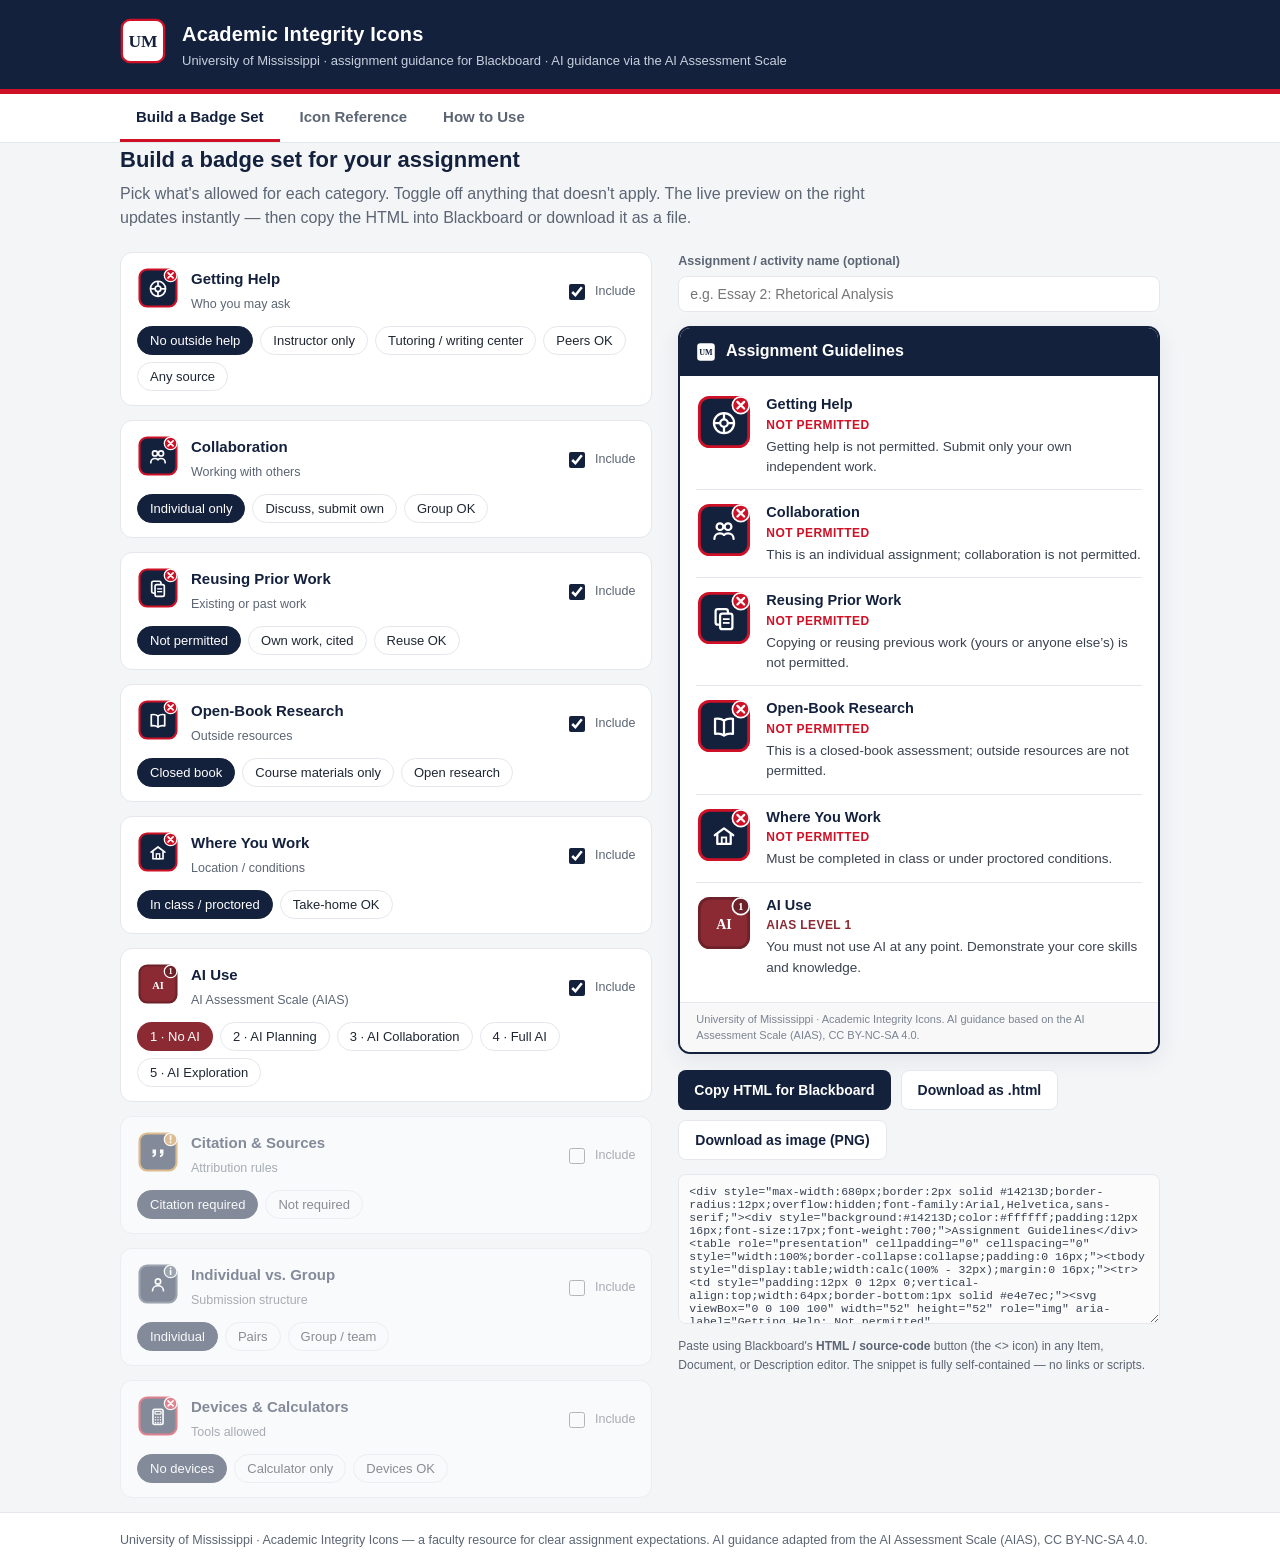
==== index.html @ 3c02b918 "Add files via upload" ====
<!DOCTYPE html>
<html lang="en">
<head>
<meta charset="utf-8">
<meta name="viewport" content="width=device-width, initial-scale=1">
<title>UM Academic Integrity Icons &middot; Assignment Guidelines Builder</title>
<meta name="description" content="University of Mississippi academic integrity icons for assignments. Build a copy-paste badge set for Blackboard. AI guidance based on the AI Assessment Scale (AIAS).">
<style>
  :root{
    --navy:#14213D;      /* Oxford navy */
    --red:#CE1126;       /* Lyceum red */
    --powder:#006BA6;    /* secondary */
    --ink:#1f2733;
    --muted:#5b6573;
    --line:#e4e7ec;
    --bg:#f4f5f7;
    --card:#ffffff;
    --yes:#1E7A46;
    --no:#CE1126;
    --cond:#C8852A;
    --info:#475569;
  }
  *{box-sizing:border-box}
  html,body{margin:0;padding:0}
  body{font-family:-apple-system,BlinkMacSystemFont,"Segoe UI",Roboto,Arial,sans-serif;color:var(--ink);background:var(--bg);line-height:1.5}
  a{color:var(--powder)}
  .wrap{max-width:1080px;margin:0 auto;padding:0 20px}

  /* Brand bar */
  header.brand{background:var(--navy);color:#fff;border-bottom:5px solid var(--red)}
  header.brand .wrap{display:flex;align-items:center;gap:16px;padding:18px 20px}
  .crest{flex:0 0 auto}
  header.brand h1{font-size:20px;margin:0;font-weight:700;letter-spacing:.2px}
  header.brand p{margin:2px 0 0;font-size:13px;color:#c7d0dd}

  /* Tabs */
  nav.tabs{background:#fff;border-bottom:1px solid var(--line);position:sticky;top:0;z-index:5}
  nav.tabs .wrap{display:flex;gap:4px;padding:0 20px}
  nav.tabs button{appearance:none;border:0;background:none;padding:14px 16px;font-size:15px;font-weight:600;color:var(--muted);cursor:pointer;border-bottom:3px solid transparent}
  nav.tabs button:hover{color:var(--navy)}
  nav.tabs button.active{color:var(--navy);border-bottom-color:var(--red)}

  main{padding:26px 0 70px}
  .panel{display:none}
  .panel.active{display:block}
  h2.section{font-size:22px;color:var(--navy);margin:0 0 6px}
  p.lead{color:var(--muted);margin:0 0 22px;max-width:760px}

  /* Builder layout */
  .builder{display:grid;grid-template-columns:1.05fr .95fr;gap:26px;align-items:start}
  @media (max-width:880px){.builder{grid-template-columns:1fr}}

  .cat-card{background:var(--card);border:1px solid var(--line);border-radius:12px;padding:14px 16px;margin-bottom:14px}
  .cat-head{display:flex;align-items:center;gap:12px;margin-bottom:10px}
  .cat-head .mini{flex:0 0 auto}
  .cat-head .t{flex:1}
  .cat-head .t b{display:block;font-size:15px;color:var(--navy)}
  .cat-head .t span{font-size:12.5px;color:var(--muted)}
  .toggle{display:flex;align-items:center;gap:7px;font-size:12.5px;color:var(--muted);cursor:pointer;user-select:none}
  .toggle input{width:16px;height:16px;accent-color:var(--navy)}
  .pills{display:flex;flex-wrap:wrap;gap:7px}
  .pill{border:1.5px solid var(--line);background:#fff;border-radius:999px;padding:6px 12px;font-size:13px;color:var(--ink);cursor:pointer;transition:.12s}
  .pill:hover{border-color:#b9c1cd}
  .pill.sel{border-color:var(--navy);background:var(--navy);color:#fff}
  .cat-card.off{opacity:.5}
  .cat-card.off .pills{pointer-events:none}

  /* AIAS pills colored */
  .pill.ai.sel{border-color:transparent;color:#fff}

  /* Preview side */
  .sticky{position:sticky;top:70px}
  .field{margin-bottom:14px}
  .field label{display:block;font-size:12.5px;font-weight:600;color:var(--muted);margin-bottom:5px}
  .field input{width:100%;padding:9px 11px;border:1px solid var(--line);border-radius:8px;font-size:14px}
  .preview-card{border:2px solid var(--navy);border-radius:12px;overflow:hidden;background:#fff;box-shadow:0 6px 22px rgba(20,33,61,.08)}
  .preview-card .pc-head{background:var(--navy);color:#fff;padding:12px 16px;font-weight:700;font-size:16px;display:flex;align-items:center;gap:10px}
  .preview-card .pc-body{padding:6px 16px 12px}
  .pc-foot{background:#f8f8f8;color:#7b8493;font-size:11px;padding:8px 16px;border-top:1px solid var(--line)}
  .row{display:flex;gap:14px;align-items:flex-start;padding:12px 0;border-bottom:1px solid var(--line)}
  .row:last-child{border-bottom:0}
  .row .b{flex:0 0 auto}
  .row .txt b{display:block;color:var(--navy);font-size:14.5px}
  .row .txt .st{font-size:12px;font-weight:700;text-transform:uppercase;letter-spacing:.4px}
  .row .txt p{margin:3px 0 0;font-size:13.5px;color:#3a4250}
  .empty{padding:30px;text-align:center;color:var(--muted);border:2px dashed var(--line);border-radius:12px}

  .actions{display:flex;gap:10px;margin-top:16px;flex-wrap:wrap}
  .btn{appearance:none;border:0;border-radius:8px;padding:11px 16px;font-size:14px;font-weight:600;cursor:pointer}
  .btn.primary{background:var(--navy);color:#fff}
  .btn.primary:hover{background:#1d2e52}
  .btn.ghost{background:#fff;border:1.5px solid var(--line);color:var(--navy)}
  .btn.ghost:hover{border-color:#b9c1cd}
  textarea.code{width:100%;margin-top:14px;height:150px;font-family:ui-monospace,Menlo,Consolas,monospace;font-size:11.5px;border:1px solid var(--line);border-radius:8px;padding:10px;color:#374151;background:#fbfbfc}
  .hint{font-size:12px;color:var(--muted);margin-top:6px}

  /* Reference */
  .ref-cat{margin:0 0 30px}
  .ref-cat h3{font-size:16px;color:var(--navy);margin:0 0 4px;display:flex;align-items:center;gap:10px}
  .ref-cat .desc{font-size:13px;color:var(--muted);margin:0 0 14px}
  .ref-grid{display:grid;grid-template-columns:repeat(auto-fill,minmax(150px,1fr));gap:14px}
  .ref-item{border:1px solid var(--line);border-radius:10px;background:#fff;padding:14px;text-align:center}
  .ref-item .lab{font-weight:700;color:var(--navy);font-size:13.5px;margin-top:8px}
  .ref-item .st{font-size:10.5px;font-weight:700;text-transform:uppercase;letter-spacing:.5px;margin-top:2px}
  .ref-item p{font-size:12px;color:#475063;margin:6px 0 8px}
  .dl{font-size:11.5px;font-weight:600;color:var(--powder);background:none;border:0;cursor:pointer;padding:0}
  .dl:hover{text-decoration:underline}

  /* How to use */
  .howto{max-width:820px}
  .howto h3{color:var(--navy);margin:26px 0 8px}
  .howto ol{padding-left:20px}
  .howto li{margin:7px 0}
  .howto code,.howto kbd{background:#eef1f4;border-radius:4px;padding:1px 6px;font-size:13px}
  .callout{background:#eef4f8;border-left:4px solid var(--powder);padding:12px 16px;border-radius:6px;margin:14px 0;font-size:14px}
  footer{border-top:1px solid var(--line);background:#fff;color:var(--muted);font-size:12.5px}
  footer .wrap{padding:18px 20px}
  .legend{display:flex;gap:18px;flex-wrap:wrap;margin:0 0 22px}
  .legend span{display:flex;align-items:center;gap:7px;font-size:13px;color:var(--ink)}
  .dot{width:14px;height:14px;border-radius:4px;display:inline-block}
</style>
</head>
<body>
<header class="brand">
  <div class="wrap">
    <div class="crest" aria-hidden="true">
      <svg width="46" height="46" viewBox="0 0 100 100">
        <rect x="4" y="4" width="92" height="92" rx="18" fill="#fff"/>
        <rect x="4" y="4" width="92" height="92" rx="18" fill="none" stroke="#CE1126" stroke-width="5"/>
        <text x="50" y="64" text-anchor="middle" font-family="Georgia,'Times New Roman',serif" font-weight="700" font-size="38" fill="#14213D">UM</text>
      </svg>
    </div>
    <div>
      <h1>Academic Integrity Icons</h1>
      <p>University of Mississippi &middot; assignment guidance for Blackboard &middot; AI guidance via the AI Assessment Scale</p>
    </div>
  </div>
</header>

<nav class="tabs">
  <div class="wrap">
    <button data-tab="build" class="active">Build a Badge Set</button>
    <button data-tab="reference">Icon Reference</button>
    <button data-tab="howto">How to Use</button>
  </div>
</nav>

<main class="wrap">

  <!-- ============ BUILD ============ -->
  <section class="panel active" id="build">
    <h2 class="section">Build a badge set for your assignment</h2>
    <p class="lead">Pick what's allowed for each category. Toggle off anything that doesn't apply. The live preview on the right updates instantly &mdash; then copy the HTML into Blackboard or download it as a file.</p>

    <div class="builder">
      <div id="cat-list"><!-- category cards injected --></div>

      <div>
        <div class="sticky">
          <div class="field">
            <label for="aname">Assignment / activity name (optional)</label>
            <input id="aname" type="text" placeholder="e.g. Essay 2: Rhetorical Analysis">
          </div>
          <div class="preview-card" id="previewCard"></div>
          <div class="actions">
            <button class="btn primary" id="copyBtn">Copy HTML for Blackboard</button>
            <button class="btn ghost" id="dlBtn">Download as .html</button>
            <button class="btn ghost" id="pngBtn">Download as image (PNG)</button>
          </div>
          <textarea class="code" id="codeOut" readonly aria-label="Generated HTML"></textarea>
          <p class="hint">Paste using Blackboard's <b>HTML / source-code</b> button (the <code>&lt;&gt;</code> icon) in any Item, Document, or Description editor. The snippet is fully self-contained &mdash; no links or scripts.</p>
        </div>
      </div>
    </div>
  </section>

  <!-- ============ REFERENCE ============ -->
  <section class="panel" id="reference">
    <h2 class="section">Full icon reference</h2>
    <p class="lead">Every category and every nuance state. Click <b>Download SVG</b> on any badge to grab a crisp, scalable file for slides, syllabi, or print.</p>
    <div class="legend">
      <span><i class="dot" style="background:var(--yes)"></i> Permitted</span>
      <span><i class="dot" style="background:var(--cond)"></i> Conditions apply</span>
      <span><i class="dot" style="background:var(--no)"></i> Not permitted</span>
      <span><i class="dot" style="background:var(--info)"></i> Format / structure</span>
      <span><i class="dot" style="background:linear-gradient(90deg,#8C2A33,#2C6E8F)"></i> AIAS levels 1&ndash;5</span>
    </div>
    <div id="ref-list"></div>
  </section>

  <!-- ============ HOWTO ============ -->
  <section class="panel" id="howto">
    <h2 class="section">How to use these icons</h2>
    <div class="howto">
      <h3>Option A &mdash; Paste into Blackboard (fastest)</h3>
      <ol>
        <li>Build your set on the <b>Build a Badge Set</b> tab and click <b>Copy HTML for Blackboard</b>.</li>
        <li>In your course, create or edit an <b>Item / Document</b> (or an assignment's Description).</li>
        <li>In the content editor toolbar, click the <b>source code</b> button &mdash; the <code>&lt;&gt;</code> icon (in Ultra it's under the <kbd>+</kbd> / &ldquo;Insert/Edit HTML&rdquo; menu).</li>
        <li><b>Paste</b> the HTML and save. The badges render inline with your assignment.</li>
      </ol>
      <div class="callout">The pasted snippet uses only inline styles and inline SVG &mdash; no external files, fonts, or JavaScript &mdash; so it survives Blackboard's HTML sanitizer on both <b>Original</b> and <b>Ultra</b>.</div>

      <h3>Option B &mdash; Import the SCORM package</h3>
      <ol>
        <li>Download <code>olemiss-integrity-icons-scorm.zip</code> (provided with this package).</li>
        <li>In your course: <b>Build Content &rarr; Content Package (SCORM)</b> (Original) or <b>Content &rarr; Upload &rarr; SCORM</b> (Ultra).</li>
        <li>Upload the zip and accept the defaults. It appears as an interactive item students can open.</li>
      </ol>

      <h3>Option C &mdash; Host the whole site on GitHub Pages</h3>
      <ol>
        <li>Create a new GitHub repository and upload this folder's contents (keep <code>index.html</code> at the root).</li>
        <li>Repo <b>Settings &rarr; Pages</b>, set <b>Source</b> to <code>main</code> branch / <code>/ (root)</code>, save.</li>
        <li>Your live builder publishes at <code>https://&lt;username&gt;.github.io/&lt;repo&gt;/</code> &mdash; share it with faculty.</li>
      </ol>

      <h3>Attribution</h3>
      <p>The AI category mirrors the <a href="https://aiassessmentscale.com/" target="_blank" rel="noopener">AI Assessment Scale (AIAS)</a> by Perkins, Furze, Roe &amp; MacVaugh, used under <b>CC BY-NC-SA 4.0</b>. Keep the attribution line that appears at the bottom of every generated badge set.</p>
    </div>
  </section>
</main>

<footer>
  <div class="wrap">
    University of Mississippi &middot; Academic Integrity Icons &mdash; a faculty resource for clear assignment expectations.
    AI guidance adapted from the AI Assessment Scale (AIAS), CC BY-NC-SA 4.0.
  </div>
</footer>

<script>
/* ---------------- Glyphs (24x24 design space, white) ---------------- */
const G = {
  help:`<circle cx="12" cy="12" r="9" fill="none" stroke="#fff" stroke-width="2"/>
        <circle cx="12" cy="12" r="3.4" fill="none" stroke="#fff" stroke-width="2"/>
        <line x1="12" y1="3" x2="12" y2="8.6" stroke="#fff" stroke-width="2"/>
        <line x1="12" y1="15.4" x2="12" y2="21" stroke="#fff" stroke-width="2"/>
        <line x1="3" y1="12" x2="8.6" y2="12" stroke="#fff" stroke-width="2"/>
        <line x1="15.4" y1="12" x2="21" y2="12" stroke="#fff" stroke-width="2"/>`,
  collab:`<circle cx="8.4" cy="8" r="3" fill="none" stroke="#fff" stroke-width="2"/>
          <circle cx="15.6" cy="8" r="3" fill="none" stroke="#fff" stroke-width="2"/>
          <path d="M3.4 19c0-3 2.3-5 5-5 1.4 0 2.7.5 3.6 1.4" fill="none" stroke="#fff" stroke-width="2" stroke-linecap="round"/>
          <path d="M12 15.4c.9-.9 2.2-1.4 3.6-1.4 2.7 0 5 2 5 5" fill="none" stroke="#fff" stroke-width="2" stroke-linecap="round"/>`,
  reuse:`<rect x="4.5" y="3" width="11" height="14" rx="2" fill="none" stroke="#fff" stroke-width="2"/>
         <rect x="8.5" y="7" width="11" height="14" rx="2" fill="var(--tile)" stroke="#fff" stroke-width="2"/>
         <line x1="11" y1="12" x2="17" y2="12" stroke="#fff" stroke-width="1.6"/>
         <line x1="11" y1="15.4" x2="17" y2="15.4" stroke="#fff" stroke-width="1.6"/>`,
  research:`<path d="M12 6.2C10 4.7 6.8 4.2 4 4.7V18c2.8-.5 6 0 8 1.5 2-1.5 5.2-2 8-1.5V4.7C17.2 4.2 14 4.7 12 6.2z" fill="none" stroke="#fff" stroke-width="2" stroke-linejoin="round"/>
            <line x1="12" y1="6.2" x2="12" y2="19.5" stroke="#fff" stroke-width="2"/>`,
  home:`<path d="M3.8 11.2 12 5l8.2 6.2" fill="none" stroke="#fff" stroke-width="2" stroke-linejoin="round" stroke-linecap="round"/>
        <path d="M6 10.2V19h12v-8.8" fill="none" stroke="#fff" stroke-width="2" stroke-linejoin="round"/>
        <rect x="10" y="13.2" width="4" height="5.8" fill="none" stroke="#fff" stroke-width="1.6"/>`,
  ai:`<text x="12" y="16.4" text-anchor="middle" font-family="Georgia,serif" font-weight="700" font-size="12.5" fill="#fff">AI</text>`,
  cite:`<path d="M5.5 8h4.2v5c0 2.1-1.6 3.7-4.2 4.2v-2.1c1.3-.4 2.1-1.2 2.1-2.2H5.5z" fill="#fff"/>
        <path d="M14.3 8h4.2v5c0 2.1-1.6 3.7-4.2 4.2v-2.1c1.3-.4 2.1-1.2 2.1-2.2h-2.1z" fill="#fff"/>`,
  mode:`<circle cx="12" cy="8" r="3.2" fill="none" stroke="#fff" stroke-width="2"/>
        <path d="M5.5 19c0-3.6 3-6 6.5-6s6.5 2.4 6.5 6" fill="none" stroke="#fff" stroke-width="2" stroke-linecap="round"/>`,
  device:`<rect x="6" y="3" width="12" height="18" rx="2" fill="none" stroke="#fff" stroke-width="2"/>
          <rect x="8.4" y="5.4" width="7.2" height="3.4" rx="0.6" fill="none" stroke="#fff" stroke-width="1.4"/>
          <circle cx="9" cy="12.4" r="0.95" fill="#fff"/><circle cx="12" cy="12.4" r="0.95" fill="#fff"/><circle cx="15" cy="12.4" r="0.95" fill="#fff"/>
          <circle cx="9" cy="15.6" r="0.95" fill="#fff"/><circle cx="12" cy="15.6" r="0.95" fill="#fff"/><circle cx="15" cy="15.6" r="0.95" fill="#fff"/>
          <circle cx="9" cy="18.8" r="0.95" fill="#fff"/><circle cx="12" cy="18.8" r="0.95" fill="#fff"/><circle cx="15" cy="18.8" r="0.95" fill="#fff"/>`
};

const STATUS = {
  yes:  {color:'#1E7A46', label:'Permitted'},
  no:   {color:'#CE1126', label:'Not permitted'},
  cond: {color:'#C8852A', label:'Conditions apply'},
  info: {color:'#475569', label:'Format'}
};
const AIAS_COLORS = ['#8C2A33','#C25A2B','#A9852C','#2E7D5B','#2C6E8F'];

/* ---------------- Category + nuance data ---------------- */
const CAT = [
  {id:'help', label:'Getting Help', sub:'Who you may ask', glyph:G.help, options:[
    {id:'none', short:'No outside help', status:'no',   text:'Getting help is not permitted. Submit only your own independent work.'},
    {id:'instr', short:'Instructor only', status:'cond', text:'You may seek clarification from the instructor only.'},
    {id:'center', short:'Tutoring / writing center', status:'cond', text:'Help from official tutoring or the writing center is permitted.'},
    {id:'peers', short:'Peers OK', status:'cond', text:'You may discuss with classmates, but the work you submit must be your own.'},
    {id:'any', short:'Any source', status:'yes', text:'You may get help from any source.'}
  ]},
  {id:'collab', label:'Collaboration', sub:'Working with others', glyph:G.collab, options:[
    {id:'individual', short:'Individual only', status:'no', text:'This is an individual assignment; collaboration is not permitted.'},
    {id:'discuss', short:'Discuss, submit own', status:'cond', text:'You may discuss ideas with others, but must write and submit your own work.'},
    {id:'group', short:'Group OK', status:'yes', text:'Collaborating and completing the work together is permitted.'}
  ]},
  {id:'reuse', label:'Reusing Prior Work', sub:'Existing or past work', glyph:G.reuse, options:[
    {id:'none', short:'Not permitted', status:'no', text:'Copying or reusing previous work (yours or anyone else’s) is not permitted.'},
    {id:'owncite', short:'Own work, cited', status:'cond', text:'You may build on your own prior work if you cite it clearly.'},
    {id:'allowed', short:'Reuse OK', status:'yes', text:'Reusing existing or template work is permitted.'}
  ]},
  {id:'research', label:'Open-Book Research', sub:'Outside resources', glyph:G.research, options:[
    {id:'closed', short:'Closed book', status:'no', text:'This is a closed-book assessment; outside resources are not permitted.'},
    {id:'course', short:'Course materials only', status:'cond', text:'You may use course materials only (notes, textbook, the LMS).'},
    {id:'open', short:'Open research', status:'yes', text:'Open-book research is permitted and encouraged — cite your sources.'}
  ]},
  {id:'home', label:'Where You Work', sub:'Location / conditions', glyph:G.home, options:[
    {id:'proctored', short:'In class / proctored', status:'no', text:'Must be completed in class or under proctored conditions.'},
    {id:'takehome', short:'Take-home OK', status:'yes', text:'Working from home / take-home completion is permitted.'}
  ]},
  {id:'ai', label:'AI Use', sub:'AI Assessment Scale (AIAS)', glyph:G.ai, isAI:true, options:[
    {id:'l1', level:1, short:'1 · No AI', status:'aias', text:'You must not use AI at any point. Demonstrate your core skills and knowledge.'},
    {id:'l2', level:2, short:'2 · AI Planning', status:'aias', text:'You may use AI for planning, idea development, and research. Your final submission should show how you developed and refined those ideas.'},
    {id:'l3', level:3, short:'3 · AI Collaboration', status:'aias', text:'You may use AI to assist with drafting, refining, and evaluating your work. You must critically evaluate and modify any AI-generated content.'},
    {id:'l4', level:4, short:'4 · Full AI', status:'aias', text:'You may use AI extensively, as you wish or as directed. Focus on directing AI to achieve your goals while demonstrating critical thinking.'},
    {id:'l5', level:5, short:'5 · AI Exploration', status:'aias', text:'Use AI creatively to solve the task, potentially co-designing new approaches with your instructor.'}
  ]},
  {id:'cite', label:'Citation & Sources', sub:'Attribution rules', glyph:G.cite, options:[
    {id:'required', short:'Citation required', status:'cond', text:'You must cite all sources using the required citation style.'},
    {id:'notreq', short:'Not required', status:'yes', text:'Formal citations are not required for this assignment.'}
  ]},
  {id:'mode', label:'Individual vs. Group', sub:'Submission structure', glyph:G.mode, options:[
    {id:'individual', short:'Individual', status:'info', text:'Complete and submit as an individual.'},
    {id:'pairs', short:'Pairs', status:'info', text:'Work and submit in pairs.'},
    {id:'group', short:'Group / team', status:'info', text:'Work and submit as a group or team.'}
  ]},
  {id:'device', label:'Devices & Calculators', sub:'Tools allowed', glyph:G.device, options:[
    {id:'none', short:'No devices', status:'no', text:'No phones, calculators, or other devices may be used.'},
    {id:'calc', short:'Calculator only', status:'cond', text:'Approved calculators only; no phones or internet-enabled devices.'},
    {id:'open', short:'Devices OK', status:'yes', text:'You may use devices and the internet.'}
  ]}
];

/* default included categories (the 6 OSU-style ones) */
const DEFAULT_ON = ['help','collab','reuse','research','home','ai'];

/* ---------------- Helpers ---------------- */
function shade(hex,p){
  const n=parseInt(hex.slice(1),16);let r=(n>>16)&255,g=(n>>8)&255,b=n&255;
  const f=c=>Math.max(0,Math.min(255,Math.round(c*(100+p)/100)));
  return '#'+[f(r),f(g),f(b)].map(x=>x.toString(16).padStart(2,'0')).join('');
}
function chipSymbol(status){
  if(status==='yes')  return '<path d="M72 20l5 5 9-11" fill="none" stroke="#fff" stroke-width="4" stroke-linecap="round" stroke-linejoin="round"/>';
  if(status==='no')   return '<path d="M74 14l12 12M86 14l-12 12" stroke="#fff" stroke-width="4" stroke-linecap="round"/>';
  if(status==='cond') return '<path d="M80 11.5v9" stroke="#fff" stroke-width="4" stroke-linecap="round"/><circle cx="80" cy="27" r="2.3" fill="#fff"/>';
  if(status==='info') return '<path d="M80 18v8.5" stroke="#fff" stroke-width="4" stroke-linecap="round"/><circle cx="80" cy="12.5" r="2.3" fill="#fff"/>';
  return '';
}
/* Build a badge SVG string. opt = option object, cat = category */
function badgeSVG(cat, opt, size){
  let tile, ring, chipFill, chipInner, aria;
  const glyph = (cat.glyph||'').replace(/var\(--tile\)/g, cat.isAI ? AIAS_COLORS[opt.level-1] : '#14213D');
  if(cat.isAI){
    tile = AIAS_COLORS[opt.level-1];
    ring = shade(tile,-22);
    chipFill = shade(tile,-22);
    chipInner = '<text x="80" y="27" text-anchor="middle" font-family="Georgia,serif" font-weight="700" font-size="20" fill="#fff">'+opt.level+'</text>';
    aria = cat.label+': AIAS level '+opt.level;
  } else {
    tile = '#14213D';
    ring = STATUS[opt.status].color;
    chipFill = STATUS[opt.status].color;
    chipInner = chipSymbol(opt.status);
    aria = cat.label+': '+STATUS[opt.status].label;
  }
  const ariaEsc=aria.replace(/&/g,'&amp;').replace(/</g,'&lt;').replace(/>/g,'&gt;').replace(/"/g,'');
  return '<svg viewBox="0 0 100 100" width="'+size+'" height="'+size+'" role="img" aria-label="'+ariaEsc+'" xmlns="http://www.w3.org/2000/svg">'
    +'<rect x="6" y="6" width="88" height="88" rx="18" fill="'+tile+'"/>'
    +'<g transform="translate(50,52) scale(2.0) translate(-12,-12)">'+glyph+'</g>'
    +'<rect x="6" y="6" width="88" height="88" rx="18" fill="none" stroke="'+ring+'" stroke-width="5"/>'
    +'<circle cx="80" cy="20" r="15" fill="'+chipFill+'" stroke="#fff" stroke-width="3"/>'
    +chipInner
    +'</svg>';
}
function statusLabel(cat,opt){ return cat.isAI ? ('AIAS Level '+opt.level) : STATUS[opt.status].label; }
function statusColor(cat,opt){ return cat.isAI ? AIAS_COLORS[opt.level-1] : STATUS[opt.status].color; }

/* ---------------- State ---------------- */
const state = {};
CAT.forEach(c=>state[c.id]={on:DEFAULT_ON.includes(c.id), opt:c.options[0].id});

/* ---------------- Builder UI ---------------- */
const catList = document.getElementById('cat-list');
function renderCatCards(){
  catList.innerHTML='';
  CAT.forEach(cat=>{
    const s=state[cat.id];
    const card=document.createElement('div');
    card.className='cat-card'+(s.on?'':' off');
    const head=document.createElement('div');
    head.className='cat-head';
    const firstOpt=cat.options.find(o=>o.id===s.opt)||cat.options[0];
    head.innerHTML='<div class="mini">'+badgeSVG(cat,firstOpt,42)+'</div>'
      +'<div class="t"><b>'+cat.label+'</b><span>'+cat.sub+'</span></div>'
      +'<label class="toggle"><input type="checkbox" '+(s.on?'checked':'')+' data-on="'+cat.id+'"> Include</label>';
    card.appendChild(head);
    const pills=document.createElement('div');
    pills.className='pills';
    cat.options.forEach(o=>{
      const b=document.createElement('button');
      b.className='pill'+(cat.isAI?' ai':'')+(o.id===s.opt?' sel':'');
      if(cat.isAI && o.id===s.opt){ b.style.background=AIAS_COLORS[o.level-1]; }
      b.textContent=o.short;
      b.dataset.cat=cat.id; b.dataset.opt=o.id;
      pills.appendChild(b);
    });
    card.appendChild(pills);
    catList.appendChild(card);
  });
}
catList.addEventListener('click',e=>{
  const p=e.target.closest('.pill');
  if(p){ state[p.dataset.cat].opt=p.dataset.opt; renderCatCards(); renderPreview(); }
});
catList.addEventListener('change',e=>{
  const t=e.target.closest('[data-on]');
  if(t){ state[t.dataset.on].on=t.checked; renderCatCards(); renderPreview(); }
});

/* ---------------- Preview + export ---------------- */
function selected(){ return CAT.filter(c=>state[c.id].on).map(c=>({cat:c,opt:c.options.find(o=>o.id===state[c.id].opt)})); }

function renderPreview(){
  const pc=document.getElementById('previewCard');
  const items=selected();
  const name=document.getElementById('aname').value.trim();
  const title=name?('Guidelines: '+name):'Assignment Guidelines';
  if(items.length===0){
    pc.outerHTML='<div class="preview-card" id="previewCard"><div class="empty">Toggle on at least one category to preview your badge set.</div></div>';
    document.getElementById('codeOut').value='';
    return;
  }
  let rows='';
  items.forEach(({cat,opt})=>{
    rows+='<div class="row"><div class="b">'+badgeSVG(cat,opt,56)+'</div>'
      +'<div class="txt"><b>'+cat.label+'</b>'
      +'<div class="st" style="color:'+statusColor(cat,opt)+'">'+statusLabel(cat,opt)+'</div>'
      +'<p>'+opt.text+'</p></div></div>';
  });
  pc.outerHTML='<div class="preview-card" id="previewCard">'
    +'<div class="pc-head">'+umMark(20)+title+'</div>'
    +'<div class="pc-body">'+rows+'</div>'
    +'<div class="pc-foot">University of Mississippi · Academic Integrity Icons. AI guidance based on the AI Assessment Scale (AIAS), CC BY-NC-SA 4.0.</div>'
    +'</div>';
  document.getElementById('codeOut').value=buildEmbed(items,title);
}
function umMark(px){
  return '<svg width="'+px+'" height="'+px+'" viewBox="0 0 100 100" style="vertical-align:middle"><rect x="6" y="6" width="88" height="88" rx="16" fill="#fff"/><text x="50" y="66" text-anchor="middle" font-family="Georgia,serif" font-weight="700" font-size="40" fill="#14213D">UM</text></svg> ';
}

/* The exported snippet: inline styles + inline SVG only */
function buildEmbed(items,title){
  const A='font-family:Arial,Helvetica,sans-serif;';
  let rows='';
  items.forEach(({cat,opt},i)=>{
    const border = i<items.length-1 ? 'border-bottom:1px solid #e4e7ec;' : '';
    rows+='<tr><td style="padding:12px 0 12px 0;vertical-align:top;width:64px;'+border+'">'+badgeSVG(cat,opt,52)+'</td>'
      +'<td style="padding:12px 0 12px 12px;vertical-align:top;'+border+'">'
      +'<div style="'+A+'font-weight:700;color:#14213D;font-size:15px;">'+cat.label+'</div>'
      +'<div style="'+A+'font-weight:700;font-size:11px;letter-spacing:.4px;text-transform:uppercase;color:'+statusColor(cat,opt)+';margin:2px 0;">'+statusLabel(cat,opt)+'</div>'
      +'<div style="'+A+'color:#3a4250;font-size:14px;">'+opt.text+'</div>'
      +'</td></tr>';
  });
  return '<div style="max-width:680px;border:2px solid #14213D;border-radius:12px;overflow:hidden;'+A+'">'
    +'<div style="background:#14213D;color:#ffffff;padding:12px 16px;font-size:17px;font-weight:700;">'+title+'</div>'
    +'<table role="presentation" cellpadding="0" cellspacing="0" style="width:100%;border-collapse:collapse;padding:0 16px;"><tbody style="display:table;width:calc(100% - 32px);margin:0 16px;">'+rows+'</tbody></table>'
    +'<div style="background:#f8f8f8;color:#7b8493;font-size:11px;padding:8px 16px;border-top:1px solid #e4e7ec;">University of Mississippi &middot; Academic Integrity Icons. AI guidance based on the AI Assessment Scale (AIAS), CC BY-NC-SA 4.0.</div>'
    +'</div>';
}

/* ---------------- Buttons ---------------- */
document.getElementById('aname').addEventListener('input',renderPreview);
document.getElementById('copyBtn').addEventListener('click',function(){
  const ta=document.getElementById('codeOut'); ta.select();
  navigator.clipboard.writeText(ta.value).then(()=>{this.textContent='Copied ✓';setTimeout(()=>this.textContent='Copy HTML for Blackboard',1600);})
  .catch(()=>{document.execCommand('copy');this.textContent='Copied ✓';setTimeout(()=>this.textContent='Copy HTML for Blackboard',1600);});
});
document.getElementById('dlBtn').addEventListener('click',function(){
  const html='<!DOCTYPE html><html><head><meta charset="utf-8"><title>Assignment Guidelines</title></head><body style="margin:24px;">'+document.getElementById('codeOut').value+'</body></html>';
  download('assignment-guidelines.html', html, 'text/html');
});
document.getElementById('pngBtn').addEventListener('click',function(){
  const card=document.getElementById('previewCard');
  const w=card.offsetWidth, h=card.offsetHeight;
  const data='<svg xmlns="http://www.w3.org/2000/svg" width="'+w+'" height="'+h+'"><foreignObject width="100%" height="100%"><div xmlns="http://www.w3.org/1999/xhtml" style="background:#fff">'+new XMLSerializer().serializeToString(card)+'</div></foreignObject></svg>';
  const img=new Image();
  img.onload=function(){
    const c=document.createElement('canvas');c.width=w*2;c.height=h*2;const ctx=c.getContext('2d');ctx.scale(2,2);ctx.fillStyle='#fff';ctx.fillRect(0,0,w,h);ctx.drawImage(img,0,0);
    c.toBlob(b=>{const u=URL.createObjectURL(b);const a=document.createElement('a');a.href=u;a.download='assignment-guidelines.png';a.click();URL.revokeObjectURL(u);});
  };
  img.onerror=function(){alert('PNG export is blocked in this browser. Use the SVG downloads on the Reference tab, or screenshot the preview.');};
  img.src='data:image/svg+xml;charset=utf-8,'+encodeURIComponent(data);
});
function download(name,content,type){
  const b=new Blob([content],{type:type});const u=URL.createObjectURL(b);
  const a=document.createElement('a');a.href=u;a.download=name;a.click();URL.revokeObjectURL(u);
}

/* ---------------- Reference tab ---------------- */
function renderReference(){
  const wrap=document.getElementById('ref-list'); wrap.innerHTML='';
  CAT.forEach(cat=>{
    const block=document.createElement('div'); block.className='ref-cat';
    const sampleOpt=cat.options[0];
    block.innerHTML='<h3>'+badgeSVG(cat,sampleOpt,30)+cat.label+'</h3><div class="desc">'+cat.sub+(cat.isAI?' — the five AIAS levels':'')+'</div>';
    const grid=document.createElement('div'); grid.className='ref-grid';
    cat.options.forEach(o=>{
      const item=document.createElement('div'); item.className='ref-item';
      item.innerHTML=badgeSVG(cat,o,84)
        +'<div class="lab">'+o.short+'</div>'
        +'<div class="st" style="color:'+statusColor(cat,o)+'">'+statusLabel(cat,o)+'</div>'
        +'<p>'+o.text+'</p>'
        +'<button class="dl" data-cat="'+cat.id+'" data-opt="'+o.id+'">Download SVG</button>';
      grid.appendChild(item);
    });
    block.appendChild(grid); wrap.appendChild(block);
  });
}
document.getElementById('ref-list').addEventListener('click',e=>{
  const b=e.target.closest('.dl'); if(!b) return;
  const cat=CAT.find(c=>c.id===b.dataset.cat); const opt=cat.options.find(o=>o.id===b.dataset.opt);
  const svg='<?xml version="1.0" encoding="UTF-8"?>\n'+badgeSVG(cat,opt,256);
  download('um-'+cat.id+'-'+opt.id+'.svg', svg, 'image/svg+xml');
});

/* ---------------- Tabs ---------------- */
document.querySelectorAll('nav.tabs button').forEach(btn=>{
  btn.addEventListener('click',()=>{
    document.querySelectorAll('nav.tabs button').forEach(b=>b.classList.remove('active'));
    document.querySelectorAll('.panel').forEach(p=>p.classList.remove('active'));
    btn.classList.add('active');
    document.getElementById(btn.dataset.tab).classList.add('active');
    window.scrollTo({top:0,behavior:'smooth'});
  });
});

/* ---------------- Init ---------------- */
renderCatCards();
renderPreview();
renderReference();
</script>
</body>
</html>
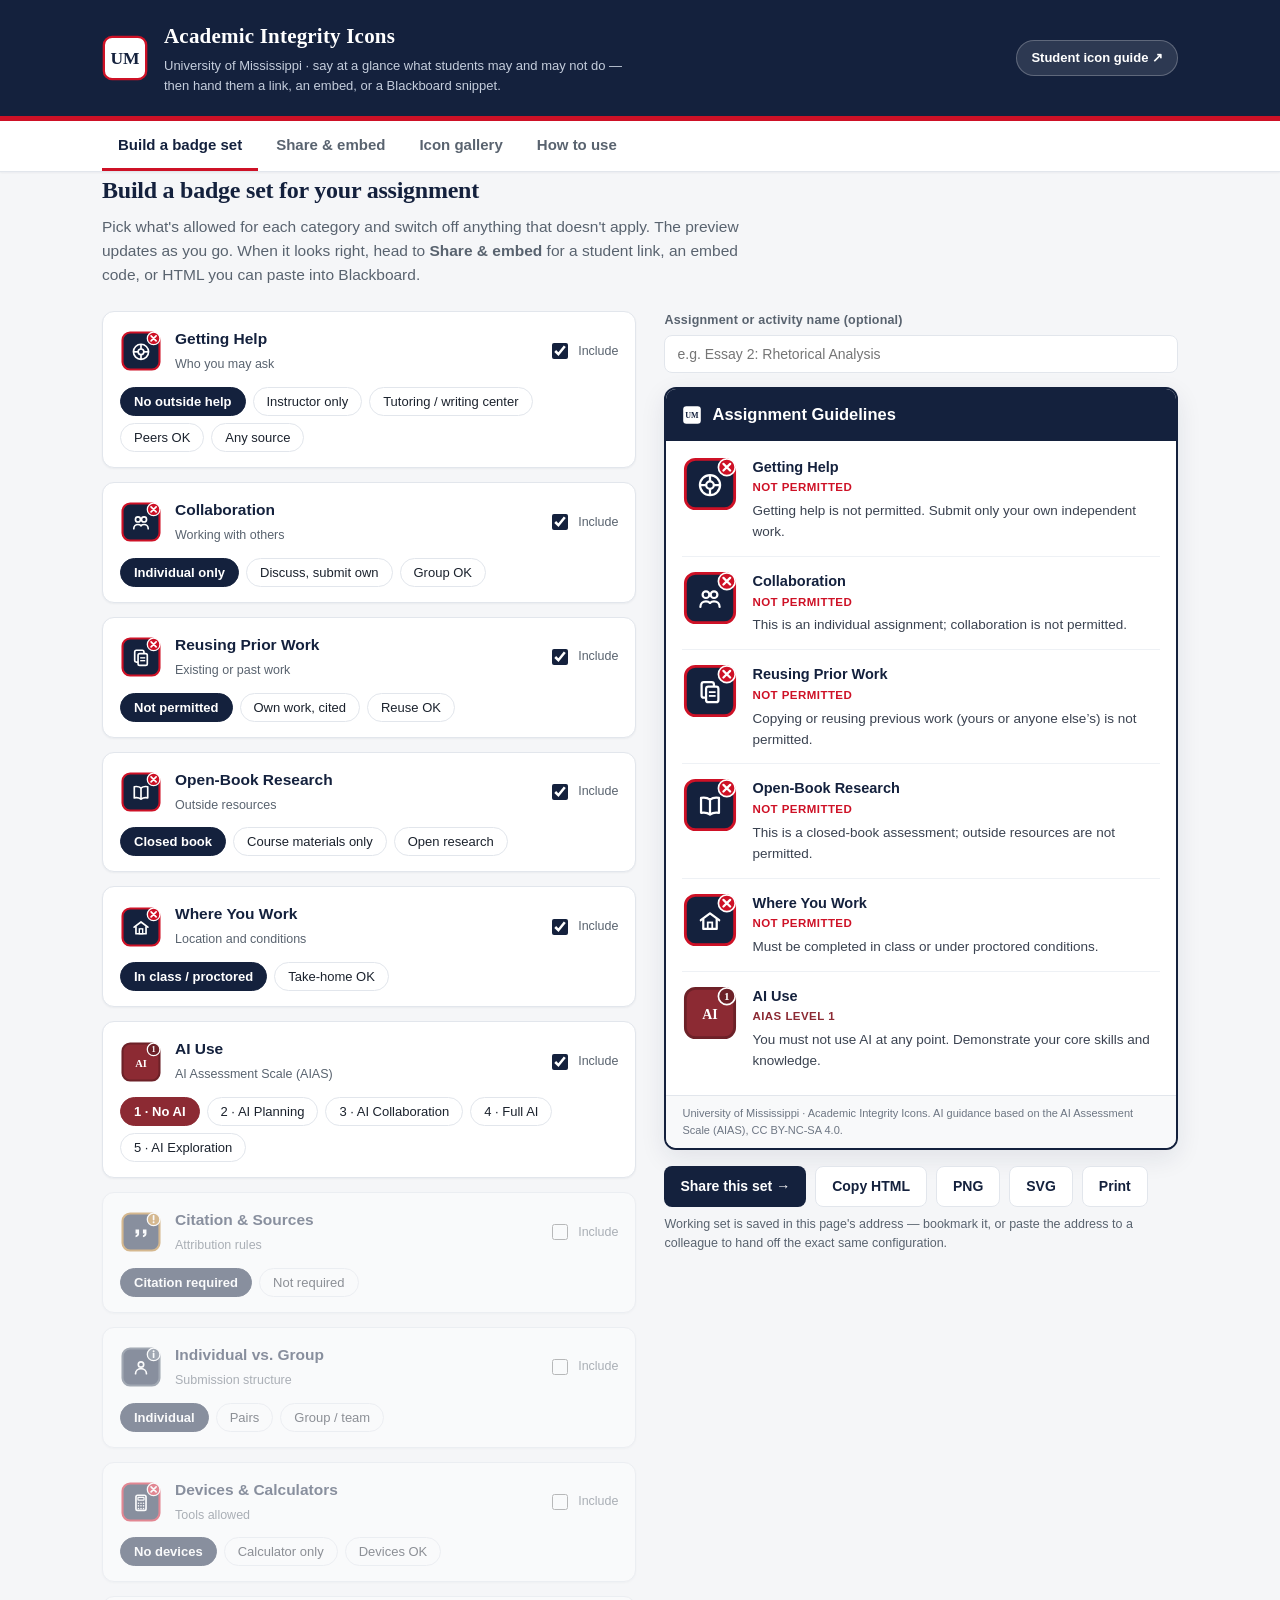
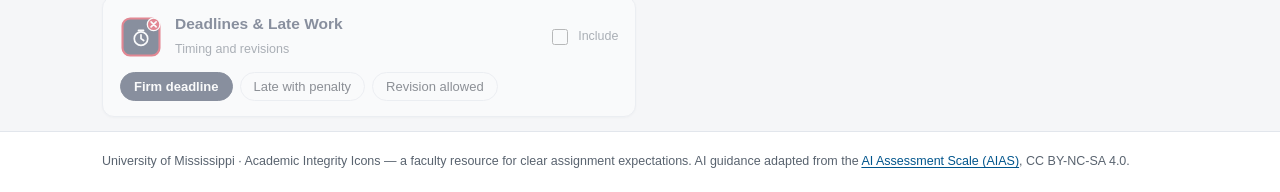
==== commit 2e41e328: "Add files via upload" ====
--- a/index.html
+++ b/index.html
@@ -4,123 +4,14 @@
 <meta charset="utf-8">
 <meta name="viewport" content="width=device-width, initial-scale=1">
 <title>UM Academic Integrity Icons &middot; Assignment Guidelines Builder</title>
-<meta name="description" content="University of Mississippi academic integrity icons for assignments. Build a copy-paste badge set for Blackboard. AI guidance based on the AI Assessment Scale (AIAS).">
-<style>
-  :root{
-    --navy:#14213D;      /* Oxford navy */
-    --red:#CE1126;       /* Lyceum red */
-    --powder:#006BA6;    /* secondary */
-    --ink:#1f2733;
-    --muted:#5b6573;
-    --line:#e4e7ec;
-    --bg:#f4f5f7;
-    --card:#ffffff;
-    --yes:#1E7A46;
-    --no:#CE1126;
-    --cond:#C8852A;
-    --info:#475569;
-  }
-  *{box-sizing:border-box}
-  html,body{margin:0;padding:0}
-  body{font-family:-apple-system,BlinkMacSystemFont,"Segoe UI",Roboto,Arial,sans-serif;color:var(--ink);background:var(--bg);line-height:1.5}
-  a{color:var(--powder)}
-  .wrap{max-width:1080px;margin:0 auto;padding:0 20px}
-
-  /* Brand bar */
-  header.brand{background:var(--navy);color:#fff;border-bottom:5px solid var(--red)}
-  header.brand .wrap{display:flex;align-items:center;gap:16px;padding:18px 20px}
-  .crest{flex:0 0 auto}
-  header.brand h1{font-size:20px;margin:0;font-weight:700;letter-spacing:.2px}
-  header.brand p{margin:2px 0 0;font-size:13px;color:#c7d0dd}
-
-  /* Tabs */
-  nav.tabs{background:#fff;border-bottom:1px solid var(--line);position:sticky;top:0;z-index:5}
-  nav.tabs .wrap{display:flex;gap:4px;padding:0 20px}
-  nav.tabs button{appearance:none;border:0;background:none;padding:14px 16px;font-size:15px;font-weight:600;color:var(--muted);cursor:pointer;border-bottom:3px solid transparent}
-  nav.tabs button:hover{color:var(--navy)}
-  nav.tabs button.active{color:var(--navy);border-bottom-color:var(--red)}
-
-  main{padding:26px 0 70px}
-  .panel{display:none}
-  .panel.active{display:block}
-  h2.section{font-size:22px;color:var(--navy);margin:0 0 6px}
-  p.lead{color:var(--muted);margin:0 0 22px;max-width:760px}
-
-  /* Builder layout */
-  .builder{display:grid;grid-template-columns:1.05fr .95fr;gap:26px;align-items:start}
-  @media (max-width:880px){.builder{grid-template-columns:1fr}}
-
-  .cat-card{background:var(--card);border:1px solid var(--line);border-radius:12px;padding:14px 16px;margin-bottom:14px}
-  .cat-head{display:flex;align-items:center;gap:12px;margin-bottom:10px}
-  .cat-head .mini{flex:0 0 auto}
-  .cat-head .t{flex:1}
-  .cat-head .t b{display:block;font-size:15px;color:var(--navy)}
-  .cat-head .t span{font-size:12.5px;color:var(--muted)}
-  .toggle{display:flex;align-items:center;gap:7px;font-size:12.5px;color:var(--muted);cursor:pointer;user-select:none}
-  .toggle input{width:16px;height:16px;accent-color:var(--navy)}
-  .pills{display:flex;flex-wrap:wrap;gap:7px}
-  .pill{border:1.5px solid var(--line);background:#fff;border-radius:999px;padding:6px 12px;font-size:13px;color:var(--ink);cursor:pointer;transition:.12s}
-  .pill:hover{border-color:#b9c1cd}
-  .pill.sel{border-color:var(--navy);background:var(--navy);color:#fff}
-  .cat-card.off{opacity:.5}
-  .cat-card.off .pills{pointer-events:none}
-
-  /* AIAS pills colored */
-  .pill.ai.sel{border-color:transparent;color:#fff}
-
-  /* Preview side */
-  .sticky{position:sticky;top:70px}
-  .field{margin-bottom:14px}
-  .field label{display:block;font-size:12.5px;font-weight:600;color:var(--muted);margin-bottom:5px}
-  .field input{width:100%;padding:9px 11px;border:1px solid var(--line);border-radius:8px;font-size:14px}
-  .preview-card{border:2px solid var(--navy);border-radius:12px;overflow:hidden;background:#fff;box-shadow:0 6px 22px rgba(20,33,61,.08)}
-  .preview-card .pc-head{background:var(--navy);color:#fff;padding:12px 16px;font-weight:700;font-size:16px;display:flex;align-items:center;gap:10px}
-  .preview-card .pc-body{padding:6px 16px 12px}
-  .pc-foot{background:#f8f8f8;color:#7b8493;font-size:11px;padding:8px 16px;border-top:1px solid var(--line)}
-  .row{display:flex;gap:14px;align-items:flex-start;padding:12px 0;border-bottom:1px solid var(--line)}
-  .row:last-child{border-bottom:0}
-  .row .b{flex:0 0 auto}
-  .row .txt b{display:block;color:var(--navy);font-size:14.5px}
-  .row .txt .st{font-size:12px;font-weight:700;text-transform:uppercase;letter-spacing:.4px}
-  .row .txt p{margin:3px 0 0;font-size:13.5px;color:#3a4250}
-  .empty{padding:30px;text-align:center;color:var(--muted);border:2px dashed var(--line);border-radius:12px}
-
-  .actions{display:flex;gap:10px;margin-top:16px;flex-wrap:wrap}
-  .btn{appearance:none;border:0;border-radius:8px;padding:11px 16px;font-size:14px;font-weight:600;cursor:pointer}
-  .btn.primary{background:var(--navy);color:#fff}
-  .btn.primary:hover{background:#1d2e52}
-  .btn.ghost{background:#fff;border:1.5px solid var(--line);color:var(--navy)}
-  .btn.ghost:hover{border-color:#b9c1cd}
-  textarea.code{width:100%;margin-top:14px;height:150px;font-family:ui-monospace,Menlo,Consolas,monospace;font-size:11.5px;border:1px solid var(--line);border-radius:8px;padding:10px;color:#374151;background:#fbfbfc}
-  .hint{font-size:12px;color:var(--muted);margin-top:6px}
-
-  /* Reference */
-  .ref-cat{margin:0 0 30px}
-  .ref-cat h3{font-size:16px;color:var(--navy);margin:0 0 4px;display:flex;align-items:center;gap:10px}
-  .ref-cat .desc{font-size:13px;color:var(--muted);margin:0 0 14px}
-  .ref-grid{display:grid;grid-template-columns:repeat(auto-fill,minmax(150px,1fr));gap:14px}
-  .ref-item{border:1px solid var(--line);border-radius:10px;background:#fff;padding:14px;text-align:center}
-  .ref-item .lab{font-weight:700;color:var(--navy);font-size:13.5px;margin-top:8px}
-  .ref-item .st{font-size:10.5px;font-weight:700;text-transform:uppercase;letter-spacing:.5px;margin-top:2px}
-  .ref-item p{font-size:12px;color:#475063;margin:6px 0 8px}
-  .dl{font-size:11.5px;font-weight:600;color:var(--powder);background:none;border:0;cursor:pointer;padding:0}
-  .dl:hover{text-decoration:underline}
-
-  /* How to use */
-  .howto{max-width:820px}
-  .howto h3{color:var(--navy);margin:26px 0 8px}
-  .howto ol{padding-left:20px}
-  .howto li{margin:7px 0}
-  .howto code,.howto kbd{background:#eef1f4;border-radius:4px;padding:1px 6px;font-size:13px}
-  .callout{background:#eef4f8;border-left:4px solid var(--powder);padding:12px 16px;border-radius:6px;margin:14px 0;font-size:14px}
-  footer{border-top:1px solid var(--line);background:#fff;color:var(--muted);font-size:12.5px}
-  footer .wrap{padding:18px 20px}
-  .legend{display:flex;gap:18px;flex-wrap:wrap;margin:0 0 22px}
-  .legend span{display:flex;align-items:center;gap:7px;font-size:13px;color:var(--ink)}
-  .dot{width:14px;height:14px;border-radius:4px;display:inline-block}
-</style>
+<meta name="description" content="University of Mississippi academic integrity icons. Build a badge set for an assignment, then share it with students as a link, an iframe embed, or pasted HTML in Blackboard. AI guidance follows the AI Assessment Scale (AIAS).">
+<meta name="color-scheme" content="light">
+<link rel="stylesheet" href="assets/app.css">
+<link rel="icon" href="data:image/svg+xml,%3Csvg xmlns='http://www.w3.org/2000/svg' viewBox='0 0 100 100'%3E%3Crect width='100' height='100' rx='20' fill='%2314213D'/%3E%3Ctext x='50' y='68' text-anchor='middle' font-family='Georgia,serif' font-weight='700' font-size='46' fill='%23fff'%3EUM%3C/text%3E%3C/svg%3E">
 </head>
 <body>
+<a class="skip" href="#main">Skip to content</a>
+
 <header class="brand">
   <div class="wrap">
     <div class="crest" aria-hidden="true">
@@ -132,25 +23,29 @@
     </div>
     <div>
       <h1>Academic Integrity Icons</h1>
-      <p>University of Mississippi &middot; assignment guidance for Blackboard &middot; AI guidance via the AI Assessment Scale</p>
+      <p>University of Mississippi &middot; say at a glance what students may and may not do &mdash; then hand them a link, an embed, or a Blackboard snippet.</p>
+    </div>
+    <div class="brand-actions">
+      <a href="gallery.html" target="_blank" rel="noopener">Student icon guide &#8599;</a>
     </div>
   </div>
 </header>
 
 <nav class="tabs">
-  <div class="wrap">
-    <button data-tab="build" class="active">Build a Badge Set</button>
-    <button data-tab="reference">Icon Reference</button>
-    <button data-tab="howto">How to Use</button>
+  <div class="wrap" role="tablist" aria-label="Sections">
+    <button role="tab" id="tab-build"   aria-controls="build"   aria-selected="true"  data-tab="build">Build a badge set</button>
+    <button role="tab" id="tab-share"   aria-controls="share"   aria-selected="false" data-tab="share">Share &amp; embed</button>
+    <button role="tab" id="tab-gallery" aria-controls="gallery" aria-selected="false" data-tab="gallery">Icon gallery</button>
+    <button role="tab" id="tab-howto"   aria-controls="howto"   aria-selected="false" data-tab="howto">How to use</button>
   </div>
 </nav>
 
-<main class="wrap">
+<main class="wrap" id="main">
 
   <!-- ============ BUILD ============ -->
-  <section class="panel active" id="build">
+  <section class="panel active" id="build" role="tabpanel" aria-labelledby="tab-build" tabindex="-1">
     <h2 class="section">Build a badge set for your assignment</h2>
-    <p class="lead">Pick what's allowed for each category. Toggle off anything that doesn't apply. The live preview on the right updates instantly &mdash; then copy the HTML into Blackboard or download it as a file.</p>
+    <p class="lead">Pick what's allowed for each category and switch off anything that doesn't apply. The preview updates as you go. When it looks right, head to <b>Share &amp; embed</b> for a student link, an embed code, or HTML you can paste into Blackboard.</p>
 
     <div class="builder">
       <div id="cat-list"><!-- category cards injected --></div>
@@ -158,65 +53,160 @@
       <div>
         <div class="sticky">
           <div class="field">
-            <label for="aname">Assignment / activity name (optional)</label>
-            <input id="aname" type="text" placeholder="e.g. Essay 2: Rhetorical Analysis">
+            <label for="aname">Assignment or activity name (optional)</label>
+            <input id="aname" type="text" placeholder="e.g. Essay 2: Rhetorical Analysis" autocomplete="off">
           </div>
-          <div class="preview-card" id="previewCard"></div>
+          <div id="previewCard"></div>
           <div class="actions">
-            <button class="btn primary" id="copyBtn">Copy HTML for Blackboard</button>
-            <button class="btn ghost" id="dlBtn">Download as .html</button>
-            <button class="btn ghost" id="pngBtn">Download as image (PNG)</button>
+            <button class="btn primary" id="shareBtn">Share this set &rarr;</button>
+            <button class="btn ghost" id="copyBtn">Copy HTML</button>
+            <button class="btn ghost" id="pngBtn">PNG</button>
+            <button class="btn ghost" id="svgBtn">SVG</button>
+            <button class="btn ghost" id="printBtn">Print</button>
           </div>
-          <textarea class="code" id="codeOut" readonly aria-label="Generated HTML"></textarea>
-          <p class="hint">Paste using Blackboard's <b>HTML / source-code</b> button (the <code>&lt;&gt;</code> icon) in any Item, Document, or Description editor. The snippet is fully self-contained &mdash; no links or scripts.</p>
+          <p class="hint">Working set is saved in this page's address &mdash; bookmark it, or paste the address to a colleague to hand off the exact same configuration.</p>
         </div>
       </div>
     </div>
   </section>
 
-  <!-- ============ REFERENCE ============ -->
-  <section class="panel" id="reference">
-    <h2 class="section">Full icon reference</h2>
-    <p class="lead">Every category and every nuance state. Click <b>Download SVG</b> on any badge to grab a crisp, scalable file for slides, syllabi, or print.</p>
-    <div class="legend">
-      <span><i class="dot" style="background:var(--yes)"></i> Permitted</span>
-      <span><i class="dot" style="background:var(--cond)"></i> Conditions apply</span>
-      <span><i class="dot" style="background:var(--no)"></i> Not permitted</span>
-      <span><i class="dot" style="background:var(--info)"></i> Format / structure</span>
-      <span><i class="dot" style="background:linear-gradient(90deg,#8C2A33,#2C6E8F)"></i> AIAS levels 1&ndash;5</span>
-    </div>
+  <!-- ============ SHARE ============ -->
+  <section class="panel" id="share" role="tabpanel" aria-labelledby="tab-share" tabindex="-1">
+    <h2 class="section">Give students a link or an embed</h2>
+    <p class="lead">Four ways to put this in front of students. All of them work in Blackboard Ultra and Original; the paste-HTML option also works in email, Word, or anywhere else that accepts HTML.</p>
+
+    <div id="fileWarn"></div>
+
+    <div class="share-grid">
+
+      <div class="share-card">
+        <h3><span class="num">1</span> Student link &mdash; your badge set</h3>
+        <p class="tagline">A clean, printable page showing only the rules you chose. Paste it as a link in an announcement, syllabus, or assignment description.</p>
+        <div class="copyrow">
+          <input id="setLink" type="text" readonly aria-label="Link to your badge set">
+          <button class="btn primary small" data-copy="setLink">Copy</button>
+        </div>
+        <div class="actions" style="margin-top:6px">
+          <a class="btn ghost small" id="setLinkOpen" target="_blank" rel="noopener">Open preview &#8599;</a>
+        </div>
+      </div>
+
+      <div class="share-card">
+        <h3><span class="num">2</span> Embed your badge set</h3>
+        <p class="tagline">An <code>&lt;iframe&gt;</code> that shows the set right inside a Blackboard page, no click-through needed.</p>
+        <textarea class="code" id="setEmbed" readonly aria-label="Embed code for your badge set" style="min-height:110px"></textarea>
+        <div class="actions">
+          <button class="btn primary small" data-copy="setEmbed">Copy embed code</button>
+        </div>
+        <p class="hint">The <code>height</code> in the code is a starting guess. If the frame scrolls or leaves a gap, edit that number.</p>
+      </div>
+
+      <div class="share-card">
+        <h3><span class="num">3</span> Paste-in HTML (no link needed)</h3>
+        <p class="tagline">Self-contained inline HTML and SVG &mdash; no scripts, no external files. Survives Blackboard's sanitizer, and keeps working if this site ever moves.</p>
+        <textarea class="code" id="codeOut" readonly aria-label="Generated HTML" style="min-height:110px"></textarea>
+        <div class="actions">
+          <button class="btn primary small" data-copy="codeOut">Copy HTML</button>
+          <button class="btn ghost small" id="dlBtn">Download .html</button>
+        </div>
+      </div>
+
+      <div class="share-card">
+        <h3><span class="num">4</span> The full icon guide</h3>
+        <p class="tagline">Every icon and every level, explained for students. Post it once at the top of your course and link to it from each assignment.</p>
+        <div class="copyrow">
+          <input id="galLink" type="text" readonly aria-label="Link to the student icon guide">
+          <button class="btn primary small" data-copy="galLink">Copy</button>
+        </div>
+        <div class="field" style="margin-top:12px">
+          <label for="galCat">Show only one category (optional)</label>
+          <select id="galCat" style="width:100%;padding:10px 12px;border:1px solid var(--line);border-radius:8px;font-size:14px;font-family:inherit;background:#fff">
+            <option value="">All categories</option>
+          </select>
+        </div>
+        <textarea class="code" id="galEmbed" readonly aria-label="Embed code for the icon guide" style="min-height:96px"></textarea>
+        <div class="actions">
+          <button class="btn primary small" data-copy="galEmbed">Copy embed code</button>
+          <a class="btn ghost small" id="galOpen" target="_blank" rel="noopener">Open &#8599;</a>
+        </div>
+        <p class="hint">The full guide is long &mdash; embedded, it scrolls inside its frame. Picking a single category (the AI scale, say) gives a much tidier embed.</p>
+      </div>
+
+    </div>
+
+    <div class="callout">
+      <b>Which should I use?</b> Reach for the <b>link</b> when you want one place to update; the <b>embed</b> when students should see the rules without leaving the page; and <b>paste-in HTML</b> when you want the badges frozen into the assignment itself, immune to any future change or outage.
+    </div>
+  </section>
+
+  <!-- ============ GALLERY ============ -->
+  <section class="panel" id="gallery" role="tabpanel" aria-labelledby="tab-gallery" tabindex="-1">
+    <h2 class="section">Full icon gallery</h2>
+    <p class="lead">Every category and every nuance state. Download any badge as SVG or PNG for a syllabus or slide, or copy a single badge as HTML. Students get this same gallery, without the download controls, at <a href="gallery.html" target="_blank" rel="noopener">gallery.html</a>.</p>
+
+    <div class="toolbar">
+      <input type="search" id="gSearch" placeholder="Search icons — e.g. “tutoring”, “closed book”, “AI”" aria-label="Search icons">
+      <div class="chipset" id="gFilters" aria-label="Filter by status">
+        <button class="chip" data-f="yes"  aria-pressed="false"><i class="swatch" style="background:#1E7A46"></i> Permitted</button>
+        <button class="chip" data-f="cond" aria-pressed="false"><i class="swatch" style="background:#B4761F"></i> Conditions</button>
+        <button class="chip" data-f="no"   aria-pressed="false"><i class="swatch" style="background:#CE1126"></i> Not permitted</button>
+        <button class="chip" data-f="info" aria-pressed="false"><i class="swatch" style="background:#475569"></i> Format</button>
+        <button class="chip" data-f="aias" aria-pressed="false"><i class="swatch" style="background:linear-gradient(90deg,#8C2A33,#2C6E8F)"></i> AIAS levels</button>
+      </div>
+    </div>
+
     <div id="ref-list"></div>
+    <p class="hint" id="gEmpty" hidden>No icons match that search.</p>
   </section>
 
   <!-- ============ HOWTO ============ -->
-  <section class="panel" id="howto">
+  <section class="panel" id="howto" role="tabpanel" aria-labelledby="tab-howto" tabindex="-1">
     <h2 class="section">How to use these icons</h2>
     <div class="howto">
-      <h3>Option A &mdash; Paste into Blackboard (fastest)</h3>
+
+      <h3>A &mdash; Paste an HTML snippet (fastest)</h3>
       <ol>
-        <li>Build your set on the <b>Build a Badge Set</b> tab and click <b>Copy HTML for Blackboard</b>.</li>
-        <li>In your course, create or edit an <b>Item / Document</b> (or an assignment's Description).</li>
-        <li>In the content editor toolbar, click the <b>source code</b> button &mdash; the <code>&lt;&gt;</code> icon (in Ultra it's under the <kbd>+</kbd> / &ldquo;Insert/Edit HTML&rdquo; menu).</li>
-        <li><b>Paste</b> the HTML and save. The badges render inline with your assignment.</li>
+        <li>Build your set on the <b>Build a badge set</b> tab.</li>
+        <li>On <b>Share &amp; embed</b>, copy the <b>Paste-in HTML</b>.</li>
+        <li>In your course, create or edit an <b>Item / Document</b>, or open an assignment's <b>Description</b>.</li>
+        <li>In the editor toolbar, open the source view &mdash; the <code>&lt;&gt;</code> button. In <b>Ultra</b> it's under the <kbd>+</kbd> / <b>Insert&nbsp;/&nbsp;Edit HTML</b> menu; in <b>Original</b> it's the <b>HTML</b> button.</li>
+        <li>Paste, save, submit.</li>
       </ol>
-      <div class="callout">The pasted snippet uses only inline styles and inline SVG &mdash; no external files, fonts, or JavaScript &mdash; so it survives Blackboard's HTML sanitizer on both <b>Original</b> and <b>Ultra</b>.</div>
-
-      <h3>Option B &mdash; Import the SCORM package</h3>
+      <div class="callout">The snippet uses only inline styles and inline SVG &mdash; no external files, fonts, scripts, or links &mdash; so it passes Blackboard's HTML sanitizer on both Ultra and Original.</div>
+
+      <h3>B &mdash; Share a link</h3>
       <ol>
-        <li>Download <code>olemiss-integrity-icons-scorm.zip</code> (provided with this package).</li>
-        <li>In your course: <b>Build Content &rarr; Content Package (SCORM)</b> (Original) or <b>Content &rarr; Upload &rarr; SCORM</b> (Ultra).</li>
-        <li>Upload the zip and accept the defaults. It appears as an interactive item students can open.</li>
+        <li>On <b>Share &amp; embed</b>, copy the <b>Student link</b>.</li>
+        <li>Paste it into an announcement, a syllabus, or the assignment's instructions.</li>
       </ol>
-
-      <h3>Option C &mdash; Host the whole site on GitHub Pages</h3>
+      <p>The whole configuration travels inside the address, so nothing is stored on a server and the link never expires. Students see a clean, printable page &mdash; no builder controls.</p>
+
+      <h3>C &mdash; Embed with an iframe</h3>
       <ol>
-        <li>Create a new GitHub repository and upload this folder's contents (keep <code>index.html</code> at the root).</li>
-        <li>Repo <b>Settings &rarr; Pages</b>, set <b>Source</b> to <code>main</code> branch / <code>/ (root)</code>, save.</li>
-        <li>Your live builder publishes at <code>https://&lt;username&gt;.github.io/&lt;repo&gt;/</code> &mdash; share it with faculty.</li>
+        <li>Copy the <b>embed code</b> on <b>Share &amp; embed</b> (either for your badge set or for the full icon guide).</li>
+        <li>Paste it into Blackboard through the same <code>&lt;&gt;</code> source-code view used in option&nbsp;A.</li>
       </ol>
+      <div class="callout warn">Some Blackboard installations strip <code>&lt;iframe&gt;</code> from the HTML editor. If the embed disappears after saving, use <b>Insert content &rarr; Embed</b> (Ultra) or <b>Build Content &rarr; Web Link</b> with <em>Open in new window</em> off (Original) &mdash; or fall back to option&nbsp;A, which nothing strips.</div>
+
+      <h3>D &mdash; Import the SCORM package</h3>
+      <ol>
+        <li>Download <code>um-integrity-icons-scorm.zip</code> from the repository (do not unzip it).</li>
+        <li><b>Original:</b> <b>Build Content &rarr; Content Package (SCORM)</b>. <b>Ultra:</b> <b>+ &rarr; Upload</b> and choose the zip.</li>
+        <li>Accept the defaults. It appears as an item students open in place.</li>
+      </ol>
+
+      <h3>E &mdash; Host the site yourself</h3>
+      <ol>
+        <li>Upload this repository's contents to a GitHub repo, keeping <code>index.html</code> at the root.</li>
+        <li><b>Settings &rarr; Pages</b>, source = <code>main</code> branch, <code>/ (root)</code>, save.</li>
+        <li>Your copy publishes at <code>https://&lt;username&gt;.github.io/&lt;repo&gt;/</code>, and every link and embed this page generates will point at it automatically.</li>
+      </ol>
+
+      <h3>Print and hand out</h3>
+      <p>Any page here prints cleanly &mdash; the navigation, buttons, and code boxes drop out automatically. The student guide has a <b>Print</b> button; use it for a one-page handout of the icon key.</p>
 
       <h3>Attribution</h3>
-      <p>The AI category mirrors the <a href="https://aiassessmentscale.com/" target="_blank" rel="noopener">AI Assessment Scale (AIAS)</a> by Perkins, Furze, Roe &amp; MacVaugh, used under <b>CC BY-NC-SA 4.0</b>. Keep the attribution line that appears at the bottom of every generated badge set.</p>
+      <p>The AI category mirrors the <a href="https://aiassessmentscale.com/" target="_blank" rel="noopener">AI Assessment Scale (AIAS)</a> by Perkins, Furze, Roe &amp; MacVaugh, used under <b>CC BY-NC-SA 4.0</b>. Please keep the attribution line that appears at the bottom of every generated badge set.</p>
     </div>
   </section>
 </main>
@@ -224,311 +214,324 @@
 <footer>
   <div class="wrap">
     University of Mississippi &middot; Academic Integrity Icons &mdash; a faculty resource for clear assignment expectations.
-    AI guidance adapted from the AI Assessment Scale (AIAS), CC BY-NC-SA 4.0.
+    AI guidance adapted from the <a href="https://aiassessmentscale.com/" target="_blank" rel="noopener">AI Assessment Scale (AIAS)</a>, CC BY-NC-SA 4.0.
   </div>
 </footer>
 
+<script src="assets/icons.js"></script>
 <script>
-/* ---------------- Glyphs (24x24 design space, white) ---------------- */
-const G = {
-  help:`<circle cx="12" cy="12" r="9" fill="none" stroke="#fff" stroke-width="2"/>
-        <circle cx="12" cy="12" r="3.4" fill="none" stroke="#fff" stroke-width="2"/>
-        <line x1="12" y1="3" x2="12" y2="8.6" stroke="#fff" stroke-width="2"/>
-        <line x1="12" y1="15.4" x2="12" y2="21" stroke="#fff" stroke-width="2"/>
-        <line x1="3" y1="12" x2="8.6" y2="12" stroke="#fff" stroke-width="2"/>
-        <line x1="15.4" y1="12" x2="21" y2="12" stroke="#fff" stroke-width="2"/>`,
-  collab:`<circle cx="8.4" cy="8" r="3" fill="none" stroke="#fff" stroke-width="2"/>
-          <circle cx="15.6" cy="8" r="3" fill="none" stroke="#fff" stroke-width="2"/>
-          <path d="M3.4 19c0-3 2.3-5 5-5 1.4 0 2.7.5 3.6 1.4" fill="none" stroke="#fff" stroke-width="2" stroke-linecap="round"/>
-          <path d="M12 15.4c.9-.9 2.2-1.4 3.6-1.4 2.7 0 5 2 5 5" fill="none" stroke="#fff" stroke-width="2" stroke-linecap="round"/>`,
-  reuse:`<rect x="4.5" y="3" width="11" height="14" rx="2" fill="none" stroke="#fff" stroke-width="2"/>
-         <rect x="8.5" y="7" width="11" height="14" rx="2" fill="var(--tile)" stroke="#fff" stroke-width="2"/>
-         <line x1="11" y1="12" x2="17" y2="12" stroke="#fff" stroke-width="1.6"/>
-         <line x1="11" y1="15.4" x2="17" y2="15.4" stroke="#fff" stroke-width="1.6"/>`,
-  research:`<path d="M12 6.2C10 4.7 6.8 4.2 4 4.7V18c2.8-.5 6 0 8 1.5 2-1.5 5.2-2 8-1.5V4.7C17.2 4.2 14 4.7 12 6.2z" fill="none" stroke="#fff" stroke-width="2" stroke-linejoin="round"/>
-            <line x1="12" y1="6.2" x2="12" y2="19.5" stroke="#fff" stroke-width="2"/>`,
-  home:`<path d="M3.8 11.2 12 5l8.2 6.2" fill="none" stroke="#fff" stroke-width="2" stroke-linejoin="round" stroke-linecap="round"/>
-        <path d="M6 10.2V19h12v-8.8" fill="none" stroke="#fff" stroke-width="2" stroke-linejoin="round"/>
-        <rect x="10" y="13.2" width="4" height="5.8" fill="none" stroke="#fff" stroke-width="1.6"/>`,
-  ai:`<text x="12" y="16.4" text-anchor="middle" font-family="Georgia,serif" font-weight="700" font-size="12.5" fill="#fff">AI</text>`,
-  cite:`<path d="M5.5 8h4.2v5c0 2.1-1.6 3.7-4.2 4.2v-2.1c1.3-.4 2.1-1.2 2.1-2.2H5.5z" fill="#fff"/>
-        <path d="M14.3 8h4.2v5c0 2.1-1.6 3.7-4.2 4.2v-2.1c1.3-.4 2.1-1.2 2.1-2.2h-2.1z" fill="#fff"/>`,
-  mode:`<circle cx="12" cy="8" r="3.2" fill="none" stroke="#fff" stroke-width="2"/>
-        <path d="M5.5 19c0-3.6 3-6 6.5-6s6.5 2.4 6.5 6" fill="none" stroke="#fff" stroke-width="2" stroke-linecap="round"/>`,
-  device:`<rect x="6" y="3" width="12" height="18" rx="2" fill="none" stroke="#fff" stroke-width="2"/>
-          <rect x="8.4" y="5.4" width="7.2" height="3.4" rx="0.6" fill="none" stroke="#fff" stroke-width="1.4"/>
-          <circle cx="9" cy="12.4" r="0.95" fill="#fff"/><circle cx="12" cy="12.4" r="0.95" fill="#fff"/><circle cx="15" cy="12.4" r="0.95" fill="#fff"/>
-          <circle cx="9" cy="15.6" r="0.95" fill="#fff"/><circle cx="12" cy="15.6" r="0.95" fill="#fff"/><circle cx="15" cy="15.6" r="0.95" fill="#fff"/>
-          <circle cx="9" cy="18.8" r="0.95" fill="#fff"/><circle cx="12" cy="18.8" r="0.95" fill="#fff"/><circle cx="15" cy="18.8" r="0.95" fill="#fff"/>`
-};
-
-const STATUS = {
-  yes:  {color:'#1E7A46', label:'Permitted'},
-  no:   {color:'#CE1126', label:'Not permitted'},
-  cond: {color:'#C8852A', label:'Conditions apply'},
-  info: {color:'#475569', label:'Format'}
-};
-const AIAS_COLORS = ['#8C2A33','#C25A2B','#A9852C','#2E7D5B','#2C6E8F'];
-
-/* ---------------- Category + nuance data ---------------- */
-const CAT = [
-  {id:'help', label:'Getting Help', sub:'Who you may ask', glyph:G.help, options:[
-    {id:'none', short:'No outside help', status:'no',   text:'Getting help is not permitted. Submit only your own independent work.'},
-    {id:'instr', short:'Instructor only', status:'cond', text:'You may seek clarification from the instructor only.'},
-    {id:'center', short:'Tutoring / writing center', status:'cond', text:'Help from official tutoring or the writing center is permitted.'},
-    {id:'peers', short:'Peers OK', status:'cond', text:'You may discuss with classmates, but the work you submit must be your own.'},
-    {id:'any', short:'Any source', status:'yes', text:'You may get help from any source.'}
-  ]},
-  {id:'collab', label:'Collaboration', sub:'Working with others', glyph:G.collab, options:[
-    {id:'individual', short:'Individual only', status:'no', text:'This is an individual assignment; collaboration is not permitted.'},
-    {id:'discuss', short:'Discuss, submit own', status:'cond', text:'You may discuss ideas with others, but must write and submit your own work.'},
-    {id:'group', short:'Group OK', status:'yes', text:'Collaborating and completing the work together is permitted.'}
-  ]},
-  {id:'reuse', label:'Reusing Prior Work', sub:'Existing or past work', glyph:G.reuse, options:[
-    {id:'none', short:'Not permitted', status:'no', text:'Copying or reusing previous work (yours or anyone else’s) is not permitted.'},
-    {id:'owncite', short:'Own work, cited', status:'cond', text:'You may build on your own prior work if you cite it clearly.'},
-    {id:'allowed', short:'Reuse OK', status:'yes', text:'Reusing existing or template work is permitted.'}
-  ]},
-  {id:'research', label:'Open-Book Research', sub:'Outside resources', glyph:G.research, options:[
-    {id:'closed', short:'Closed book', status:'no', text:'This is a closed-book assessment; outside resources are not permitted.'},
-    {id:'course', short:'Course materials only', status:'cond', text:'You may use course materials only (notes, textbook, the LMS).'},
-    {id:'open', short:'Open research', status:'yes', text:'Open-book research is permitted and encouraged — cite your sources.'}
-  ]},
-  {id:'home', label:'Where You Work', sub:'Location / conditions', glyph:G.home, options:[
-    {id:'proctored', short:'In class / proctored', status:'no', text:'Must be completed in class or under proctored conditions.'},
-    {id:'takehome', short:'Take-home OK', status:'yes', text:'Working from home / take-home completion is permitted.'}
-  ]},
-  {id:'ai', label:'AI Use', sub:'AI Assessment Scale (AIAS)', glyph:G.ai, isAI:true, options:[
-    {id:'l1', level:1, short:'1 · No AI', status:'aias', text:'You must not use AI at any point. Demonstrate your core skills and knowledge.'},
-    {id:'l2', level:2, short:'2 · AI Planning', status:'aias', text:'You may use AI for planning, idea development, and research. Your final submission should show how you developed and refined those ideas.'},
-    {id:'l3', level:3, short:'3 · AI Collaboration', status:'aias', text:'You may use AI to assist with drafting, refining, and evaluating your work. You must critically evaluate and modify any AI-generated content.'},
-    {id:'l4', level:4, short:'4 · Full AI', status:'aias', text:'You may use AI extensively, as you wish or as directed. Focus on directing AI to achieve your goals while demonstrating critical thinking.'},
-    {id:'l5', level:5, short:'5 · AI Exploration', status:'aias', text:'Use AI creatively to solve the task, potentially co-designing new approaches with your instructor.'}
-  ]},
-  {id:'cite', label:'Citation & Sources', sub:'Attribution rules', glyph:G.cite, options:[
-    {id:'required', short:'Citation required', status:'cond', text:'You must cite all sources using the required citation style.'},
-    {id:'notreq', short:'Not required', status:'yes', text:'Formal citations are not required for this assignment.'}
-  ]},
-  {id:'mode', label:'Individual vs. Group', sub:'Submission structure', glyph:G.mode, options:[
-    {id:'individual', short:'Individual', status:'info', text:'Complete and submit as an individual.'},
-    {id:'pairs', short:'Pairs', status:'info', text:'Work and submit in pairs.'},
-    {id:'group', short:'Group / team', status:'info', text:'Work and submit as a group or team.'}
-  ]},
-  {id:'device', label:'Devices & Calculators', sub:'Tools allowed', glyph:G.device, options:[
-    {id:'none', short:'No devices', status:'no', text:'No phones, calculators, or other devices may be used.'},
-    {id:'calc', short:'Calculator only', status:'cond', text:'Approved calculators only; no phones or internet-enabled devices.'},
-    {id:'open', short:'Devices OK', status:'yes', text:'You may use devices and the internet.'}
-  ]}
-];
-
-/* default included categories (the 6 OSU-style ones) */
-const DEFAULT_ON = ['help','collab','reuse','research','home','ai'];
-
-/* ---------------- Helpers ---------------- */
-function shade(hex,p){
-  const n=parseInt(hex.slice(1),16);let r=(n>>16)&255,g=(n>>8)&255,b=n&255;
-  const f=c=>Math.max(0,Math.min(255,Math.round(c*(100+p)/100)));
-  return '#'+[f(r),f(g),f(b)].map(x=>x.toString(16).padStart(2,'0')).join('');
-}
-function chipSymbol(status){
-  if(status==='yes')  return '<path d="M72 20l5 5 9-11" fill="none" stroke="#fff" stroke-width="4" stroke-linecap="round" stroke-linejoin="round"/>';
-  if(status==='no')   return '<path d="M74 14l12 12M86 14l-12 12" stroke="#fff" stroke-width="4" stroke-linecap="round"/>';
-  if(status==='cond') return '<path d="M80 11.5v9" stroke="#fff" stroke-width="4" stroke-linecap="round"/><circle cx="80" cy="27" r="2.3" fill="#fff"/>';
-  if(status==='info') return '<path d="M80 18v8.5" stroke="#fff" stroke-width="4" stroke-linecap="round"/><circle cx="80" cy="12.5" r="2.3" fill="#fff"/>';
-  return '';
-}
-/* Build a badge SVG string. opt = option object, cat = category */
-function badgeSVG(cat, opt, size){
-  let tile, ring, chipFill, chipInner, aria;
-  const glyph = (cat.glyph||'').replace(/var\(--tile\)/g, cat.isAI ? AIAS_COLORS[opt.level-1] : '#14213D');
-  if(cat.isAI){
-    tile = AIAS_COLORS[opt.level-1];
-    ring = shade(tile,-22);
-    chipFill = shade(tile,-22);
-    chipInner = '<text x="80" y="27" text-anchor="middle" font-family="Georgia,serif" font-weight="700" font-size="20" fill="#fff">'+opt.level+'</text>';
-    aria = cat.label+': AIAS level '+opt.level;
-  } else {
-    tile = '#14213D';
-    ring = STATUS[opt.status].color;
-    chipFill = STATUS[opt.status].color;
-    chipInner = chipSymbol(opt.status);
-    aria = cat.label+': '+STATUS[opt.status].label;
+(function(){
+'use strict';
+var U = window.UMIcons;
+var CAT = U.CAT;
+
+/* ---------------- State (restored from the URL when present) -------- */
+var state = {};
+CAT.forEach(function(c){ state[c.id] = { on: U.DEFAULT_ON.indexOf(c.id) > -1, opt: c.options[0].id }; });
+
+(function restore(){
+  var parsed = U.decodeSet(location.search);
+  if (parsed.items.length) {
+    CAT.forEach(function(c){ state[c.id].on = false; });
+    parsed.items.forEach(function(it){ state[it.cat.id] = { on:true, opt:it.opt.id }; });
   }
-  const ariaEsc=aria.replace(/&/g,'&amp;').replace(/</g,'&lt;').replace(/>/g,'&gt;').replace(/"/g,'');
-  return '<svg viewBox="0 0 100 100" width="'+size+'" height="'+size+'" role="img" aria-label="'+ariaEsc+'" xmlns="http://www.w3.org/2000/svg">'
-    +'<rect x="6" y="6" width="88" height="88" rx="18" fill="'+tile+'"/>'
-    +'<g transform="translate(50,52) scale(2.0) translate(-12,-12)">'+glyph+'</g>'
-    +'<rect x="6" y="6" width="88" height="88" rx="18" fill="none" stroke="'+ring+'" stroke-width="5"/>'
-    +'<circle cx="80" cy="20" r="15" fill="'+chipFill+'" stroke="#fff" stroke-width="3"/>'
-    +chipInner
-    +'</svg>';
-}
-function statusLabel(cat,opt){ return cat.isAI ? ('AIAS Level '+opt.level) : STATUS[opt.status].label; }
-function statusColor(cat,opt){ return cat.isAI ? AIAS_COLORS[opt.level-1] : STATUS[opt.status].color; }
-
-/* ---------------- State ---------------- */
-const state = {};
-CAT.forEach(c=>state[c.id]={on:DEFAULT_ON.includes(c.id), opt:c.options[0].id});
-
-/* ---------------- Builder UI ---------------- */
-const catList = document.getElementById('cat-list');
+  if (parsed.title) document.getElementById('aname').value = parsed.title;
+})();
+
+function selected(){
+  return CAT.filter(function(c){ return state[c.id].on; })
+            .map(function(c){ return { cat:c, opt:U.opt(c, state[c.id].opt) }; });
+}
+function title(){
+  var n = document.getElementById('aname').value.trim();
+  return n ? ('Guidelines: ' + n) : 'Assignment Guidelines';
+}
+
+/* ---------------- Builder cards ------------------------------------- */
+var catList = document.getElementById('cat-list');
 function renderCatCards(){
-  catList.innerHTML='';
-  CAT.forEach(cat=>{
-    const s=state[cat.id];
-    const card=document.createElement('div');
-    card.className='cat-card'+(s.on?'':' off');
-    const head=document.createElement('div');
-    head.className='cat-head';
-    const firstOpt=cat.options.find(o=>o.id===s.opt)||cat.options[0];
-    head.innerHTML='<div class="mini">'+badgeSVG(cat,firstOpt,42)+'</div>'
-      +'<div class="t"><b>'+cat.label+'</b><span>'+cat.sub+'</span></div>'
-      +'<label class="toggle"><input type="checkbox" '+(s.on?'checked':'')+' data-on="'+cat.id+'"> Include</label>';
+  catList.innerHTML = '';
+  CAT.forEach(function(c){
+    var s = state[c.id];
+    var card = document.createElement('div');
+    card.className = 'cat-card' + (s.on ? '' : ' off');
+
+    var head = document.createElement('div');
+    head.className = 'cat-head';
+    head.innerHTML =
+      '<div class="mini">' + U.badgeSVG(c, U.opt(c, s.opt), 42) + '</div>'
+      + '<div class="t"><b>' + U.esc(c.label) + '</b><span>' + U.esc(c.sub) + '</span></div>'
+      + '<label class="toggle"><input type="checkbox" ' + (s.on ? 'checked' : '') + ' data-on="' + c.id + '"> Include</label>';
     card.appendChild(head);
-    const pills=document.createElement('div');
-    pills.className='pills';
-    cat.options.forEach(o=>{
-      const b=document.createElement('button');
-      b.className='pill'+(cat.isAI?' ai':'')+(o.id===s.opt?' sel':'');
-      if(cat.isAI && o.id===s.opt){ b.style.background=AIAS_COLORS[o.level-1]; }
-      b.textContent=o.short;
-      b.dataset.cat=cat.id; b.dataset.opt=o.id;
+
+    var pills = document.createElement('div');
+    pills.className = 'pills';
+    pills.setAttribute('role', 'radiogroup');
+    pills.setAttribute('aria-label', c.label);
+    c.options.forEach(function(o){
+      var b = document.createElement('button');
+      b.type = 'button';
+      b.className = 'pill';
+      b.setAttribute('role', 'radio');
+      b.setAttribute('aria-checked', o.id === s.opt ? 'true' : 'false');
+      if (c.isAI && o.id === s.opt) b.style.background = b.style.borderColor = U.AIAS_COLORS[o.level - 1];
+      b.textContent = o.short;
+      b.dataset.cat = c.id; b.dataset.opt = o.id;
       pills.appendChild(b);
     });
     card.appendChild(pills);
     catList.appendChild(card);
   });
 }
-catList.addEventListener('click',e=>{
-  const p=e.target.closest('.pill');
-  if(p){ state[p.dataset.cat].opt=p.dataset.opt; renderCatCards(); renderPreview(); }
-});
-catList.addEventListener('change',e=>{
-  const t=e.target.closest('[data-on]');
-  if(t){ state[t.dataset.on].on=t.checked; renderCatCards(); renderPreview(); }
-});
-
-/* ---------------- Preview + export ---------------- */
-function selected(){ return CAT.filter(c=>state[c.id].on).map(c=>({cat:c,opt:c.options.find(o=>o.id===state[c.id].opt)})); }
-
+catList.addEventListener('click', function(e){
+  var p = e.target.closest('.pill');
+  if (!p) return;
+  state[p.dataset.cat].opt = p.dataset.opt;
+  if (!state[p.dataset.cat].on) state[p.dataset.cat].on = true;
+  refresh();
+});
+catList.addEventListener('change', function(e){
+  var t = e.target.closest('[data-on]');
+  if (!t) return;
+  state[t.dataset.on].on = t.checked;
+  refresh();
+});
+
+/* ---------------- Preview -------------------------------------------- */
+function umMark(px){
+  return '<svg width="' + px + '" height="' + px + '" viewBox="0 0 100 100" aria-hidden="true" style="vertical-align:middle;flex:0 0 auto">'
+    + '<rect x="6" y="6" width="88" height="88" rx="16" fill="#fff"/>'
+    + '<text x="50" y="66" text-anchor="middle" font-family="Georgia,serif" font-weight="700" font-size="40" fill="#14213D">UM</text></svg>';
+}
 function renderPreview(){
-  const pc=document.getElementById('previewCard');
-  const items=selected();
-  const name=document.getElementById('aname').value.trim();
-  const title=name?('Guidelines: '+name):'Assignment Guidelines';
-  if(items.length===0){
-    pc.outerHTML='<div class="preview-card" id="previewCard"><div class="empty">Toggle on at least one category to preview your badge set.</div></div>';
-    document.getElementById('codeOut').value='';
+  var host = document.getElementById('previewCard');
+  var items = selected();
+  if (!items.length) {
+    host.innerHTML = '<div class="empty">Switch on at least one category to build your badge set.</div>';
     return;
   }
-  let rows='';
-  items.forEach(({cat,opt})=>{
-    rows+='<div class="row"><div class="b">'+badgeSVG(cat,opt,56)+'</div>'
-      +'<div class="txt"><b>'+cat.label+'</b>'
-      +'<div class="st" style="color:'+statusColor(cat,opt)+'">'+statusLabel(cat,opt)+'</div>'
-      +'<p>'+opt.text+'</p></div></div>';
-  });
-  pc.outerHTML='<div class="preview-card" id="previewCard">'
-    +'<div class="pc-head">'+umMark(20)+title+'</div>'
-    +'<div class="pc-body">'+rows+'</div>'
-    +'<div class="pc-foot">University of Mississippi · Academic Integrity Icons. AI guidance based on the AI Assessment Scale (AIAS), CC BY-NC-SA 4.0.</div>'
-    +'</div>';
-  document.getElementById('codeOut').value=buildEmbed(items,title);
-}
-function umMark(px){
-  return '<svg width="'+px+'" height="'+px+'" viewBox="0 0 100 100" style="vertical-align:middle"><rect x="6" y="6" width="88" height="88" rx="16" fill="#fff"/><text x="50" y="66" text-anchor="middle" font-family="Georgia,serif" font-weight="700" font-size="40" fill="#14213D">UM</text></svg> ';
-}
-
-/* The exported snippet: inline styles + inline SVG only */
-function buildEmbed(items,title){
-  const A='font-family:Arial,Helvetica,sans-serif;';
-  let rows='';
-  items.forEach(({cat,opt},i)=>{
-    const border = i<items.length-1 ? 'border-bottom:1px solid #e4e7ec;' : '';
-    rows+='<tr><td style="padding:12px 0 12px 0;vertical-align:top;width:64px;'+border+'">'+badgeSVG(cat,opt,52)+'</td>'
-      +'<td style="padding:12px 0 12px 12px;vertical-align:top;'+border+'">'
-      +'<div style="'+A+'font-weight:700;color:#14213D;font-size:15px;">'+cat.label+'</div>'
-      +'<div style="'+A+'font-weight:700;font-size:11px;letter-spacing:.4px;text-transform:uppercase;color:'+statusColor(cat,opt)+';margin:2px 0;">'+statusLabel(cat,opt)+'</div>'
-      +'<div style="'+A+'color:#3a4250;font-size:14px;">'+opt.text+'</div>'
-      +'</td></tr>';
-  });
-  return '<div style="max-width:680px;border:2px solid #14213D;border-radius:12px;overflow:hidden;'+A+'">'
-    +'<div style="background:#14213D;color:#ffffff;padding:12px 16px;font-size:17px;font-weight:700;">'+title+'</div>'
-    +'<table role="presentation" cellpadding="0" cellspacing="0" style="width:100%;border-collapse:collapse;padding:0 16px;"><tbody style="display:table;width:calc(100% - 32px);margin:0 16px;">'+rows+'</tbody></table>'
-    +'<div style="background:#f8f8f8;color:#7b8493;font-size:11px;padding:8px 16px;border-top:1px solid #e4e7ec;">University of Mississippi &middot; Academic Integrity Icons. AI guidance based on the AI Assessment Scale (AIAS), CC BY-NC-SA 4.0.</div>'
-    +'</div>';
-}
-
-/* ---------------- Buttons ---------------- */
-document.getElementById('aname').addEventListener('input',renderPreview);
-document.getElementById('copyBtn').addEventListener('click',function(){
-  const ta=document.getElementById('codeOut'); ta.select();
-  navigator.clipboard.writeText(ta.value).then(()=>{this.textContent='Copied ✓';setTimeout(()=>this.textContent='Copy HTML for Blackboard',1600);})
-  .catch(()=>{document.execCommand('copy');this.textContent='Copied ✓';setTimeout(()=>this.textContent='Copy HTML for Blackboard',1600);});
-});
-document.getElementById('dlBtn').addEventListener('click',function(){
-  const html='<!DOCTYPE html><html><head><meta charset="utf-8"><title>Assignment Guidelines</title></head><body style="margin:24px;">'+document.getElementById('codeOut').value+'</body></html>';
-  download('assignment-guidelines.html', html, 'text/html');
-});
-document.getElementById('pngBtn').addEventListener('click',function(){
-  const card=document.getElementById('previewCard');
-  const w=card.offsetWidth, h=card.offsetHeight;
-  const data='<svg xmlns="http://www.w3.org/2000/svg" width="'+w+'" height="'+h+'"><foreignObject width="100%" height="100%"><div xmlns="http://www.w3.org/1999/xhtml" style="background:#fff">'+new XMLSerializer().serializeToString(card)+'</div></foreignObject></svg>';
-  const img=new Image();
-  img.onload=function(){
-    const c=document.createElement('canvas');c.width=w*2;c.height=h*2;const ctx=c.getContext('2d');ctx.scale(2,2);ctx.fillStyle='#fff';ctx.fillRect(0,0,w,h);ctx.drawImage(img,0,0);
-    c.toBlob(b=>{const u=URL.createObjectURL(b);const a=document.createElement('a');a.href=u;a.download='assignment-guidelines.png';a.click();URL.revokeObjectURL(u);});
-  };
-  img.onerror=function(){alert('PNG export is blocked in this browser. Use the SVG downloads on the Reference tab, or screenshot the preview.');};
-  img.src='data:image/svg+xml;charset=utf-8,'+encodeURIComponent(data);
-});
-function download(name,content,type){
-  const b=new Blob([content],{type:type});const u=URL.createObjectURL(b);
-  const a=document.createElement('a');a.href=u;a.download=name;a.click();URL.revokeObjectURL(u);
-}
-
-/* ---------------- Reference tab ---------------- */
-function renderReference(){
-  const wrap=document.getElementById('ref-list'); wrap.innerHTML='';
-  CAT.forEach(cat=>{
-    const block=document.createElement('div'); block.className='ref-cat';
-    const sampleOpt=cat.options[0];
-    block.innerHTML='<h3>'+badgeSVG(cat,sampleOpt,30)+cat.label+'</h3><div class="desc">'+cat.sub+(cat.isAI?' — the five AIAS levels':'')+'</div>';
-    const grid=document.createElement('div'); grid.className='ref-grid';
-    cat.options.forEach(o=>{
-      const item=document.createElement('div'); item.className='ref-item';
-      item.innerHTML=badgeSVG(cat,o,84)
-        +'<div class="lab">'+o.short+'</div>'
-        +'<div class="st" style="color:'+statusColor(cat,o)+'">'+statusLabel(cat,o)+'</div>'
-        +'<p>'+o.text+'</p>'
-        +'<button class="dl" data-cat="'+cat.id+'" data-opt="'+o.id+'">Download SVG</button>';
+  var rows = '';
+  items.forEach(function(it){
+    rows += '<div class="row"><div class="b">' + U.badgeSVG(it.cat, it.opt, 56) + '</div>'
+      + '<div class="txt"><b>' + U.esc(it.cat.label) + '</b>'
+      + '<div class="st" style="color:' + U.statusColor(it.cat, it.opt) + '">' + U.esc(U.statusLabel(it.cat, it.opt)) + '</div>'
+      + '<p>' + U.esc(it.opt.text) + '</p></div></div>';
+  });
+  host.innerHTML = '<div class="preview-card">'
+    + '<div class="pc-head">' + umMark(20) + '<span>' + U.esc(title()) + '</span></div>'
+    + '<div class="pc-body">' + rows + '</div>'
+    + '<div class="pc-foot">' + U.ATTRIBUTION + '</div>'
+    + '</div>';
+}
+
+/* ---------------- URLs ------------------------------------------------ */
+function absURL(page, query){
+  var u = new URL(page, location.href);
+  u.search = query || '';
+  return u.href;
+}
+function iframeFor(url, height, label){
+  return '<iframe src="' + url.replace(/&/g, '&amp;') + '" title="' + label + '" width="100%" height="' + height + '"\n'
+    + '        style="border:1px solid #d7dce4;border-radius:12px;max-width:760px;width:100%;" loading="lazy"></iframe>';
+}
+function refreshShare(){
+  var items = selected();
+  var q = U.encodeSet(items, document.getElementById('aname').value.trim());
+  var setURL = absURL('view.html', q);
+
+  document.getElementById('setLink').value = setURL;
+  document.getElementById('setLinkOpen').href = setURL;
+  document.getElementById('setEmbed').value = iframeFor(absURL('view.html', q + '&embed=1'),
+    Math.max(240, 120 + items.length * 100), 'Assignment guidelines');
+  document.getElementById('codeOut').value = items.length ? U.buildEmbedHTML(items, title()) : '';
+
+  var only = document.getElementById('galCat').value;
+  var gq = only ? ('cat=' + only) : '';
+  var galURL = absURL('gallery.html', gq);
+  document.getElementById('galLink').value = galURL;
+  document.getElementById('galOpen').href = galURL;
+  document.getElementById('galEmbed').value = iframeFor(absURL('gallery.html', gq ? gq + '&embed=1' : 'embed=1'),
+    only ? 820 : 1000, 'Academic integrity icon guide');
+
+  /* Keep the builder's own address in sync so it can be bookmarked. */
+  var self = new URL(location.href);
+  self.search = q;
+  history.replaceState(null, '', self.pathname + (q ? '?' + q : '') + (location.hash || ''));
+}
+function refresh(){ renderCatCards(); renderPreview(); refreshShare(); }
+
+/* ---------------- Buttons -------------------------------------------- */
+document.getElementById('aname').addEventListener('input', function(){ renderPreview(); refreshShare(); });
+
+document.querySelectorAll('[data-copy]').forEach(function(btn){
+  btn.addEventListener('click', function(){
+    var el = document.getElementById(btn.dataset.copy);
+    if (!el.value) { U.toast('Nothing to copy yet — pick some categories first.'); return; }
+    U.copyText(el.value).then(function(){ U.toast('Copied to clipboard'); })
+                        .catch(function(){ el.select(); U.toast('Press ⌘/Ctrl+C to copy'); });
+  });
+});
+
+document.getElementById('copyBtn').addEventListener('click', function(){
+  var items = selected();
+  if (!items.length) { U.toast('Pick at least one category first.'); return; }
+  U.copyText(U.buildEmbedHTML(items, title()))
+   .then(function(){ U.toast('HTML copied — paste into Blackboard'); })
+   .catch(function(){ U.toast('Copy failed — use the Share tab'); });
+});
+document.getElementById('shareBtn').addEventListener('click', function(){ show('share'); });
+document.getElementById('printBtn').addEventListener('click', function(){ window.print(); });
+document.getElementById('dlBtn').addEventListener('click', function(){
+  var items = selected();
+  if (!items.length) { U.toast('Pick at least one category first.'); return; }
+  U.download('assignment-guidelines.html',
+    '<!DOCTYPE html><html lang="en"><head><meta charset="utf-8"><title>' + U.esc(title())
+    + '</title></head><body style="margin:24px;font-family:Arial,Helvetica,sans-serif">'
+    + U.buildEmbedHTML(items, title()) + '</body></html>', 'text/html');
+});
+document.getElementById('svgBtn').addEventListener('click', function(){
+  var items = selected();
+  if (!items.length) { U.toast('Pick at least one category first.'); return; }
+  U.downloadSVG('assignment-guidelines.svg', U.cardSVG(items, title()));
+});
+document.getElementById('pngBtn').addEventListener('click', function(){
+  var items = selected();
+  if (!items.length) { U.toast('Pick at least one category first.'); return; }
+  var svg = U.cardSVG(items, title());
+  var m = svg.match(/width="(\d+)" height="(\d+)"/);
+  U.svgToPNG(svg, +m[1], +m[2], 2, 'assignment-guidelines.png', function(){
+    U.toast('PNG export failed — try the SVG download instead.');
+  });
+});
+
+/* ---------------- Gallery tab ---------------------------------------- */
+function renderGallery(){
+  var wrap = document.getElementById('ref-list');
+  wrap.innerHTML = '';
+  CAT.forEach(function(c){
+    var block = document.createElement('div');
+    block.className = 'ref-cat';
+    block.dataset.cat = c.id;
+    block.innerHTML = '<h3>' + U.badgeSVG(c, c.options[0], 30) + U.esc(c.label) + '</h3>'
+      + '<div class="desc">' + U.esc(c.sub) + (c.isAI ? ' — the five AIAS levels' : '') + '</div>';
+    var grid = document.createElement('div');
+    grid.className = 'ref-grid';
+    c.options.forEach(function(o){
+      var item = document.createElement('div');
+      item.className = 'ref-item';
+      item.dataset.status = c.isAI ? 'aias' : o.status;
+      item.dataset.text = (c.label + ' ' + c.sub + ' ' + o.short + ' ' + o.text).toLowerCase();
+      item.innerHTML = '<div class="badge-holder">' + U.badgeSVG(c, o, 84) + '</div>'
+        + '<div class="lab">' + U.esc(o.short) + '</div>'
+        + '<div class="st" style="color:' + U.statusColor(c, o) + '">' + U.esc(U.statusLabel(c, o)) + '</div>'
+        + '<p>' + U.esc(o.text) + '</p>'
+        + '<div class="item-actions">'
+        +   '<button class="dl" data-act="svg" data-cat="' + c.id + '" data-opt="' + o.id + '">SVG</button>'
+        +   '<button class="dl" data-act="png" data-cat="' + c.id + '" data-opt="' + o.id + '">PNG</button>'
+        +   '<button class="dl" data-act="html" data-cat="' + c.id + '" data-opt="' + o.id + '">Copy HTML</button>'
+        + '</div>';
       grid.appendChild(item);
     });
-    block.appendChild(grid); wrap.appendChild(block);
-  });
-}
-document.getElementById('ref-list').addEventListener('click',e=>{
-  const b=e.target.closest('.dl'); if(!b) return;
-  const cat=CAT.find(c=>c.id===b.dataset.cat); const opt=cat.options.find(o=>o.id===b.dataset.opt);
-  const svg='<?xml version="1.0" encoding="UTF-8"?>\n'+badgeSVG(cat,opt,256);
-  download('um-'+cat.id+'-'+opt.id+'.svg', svg, 'image/svg+xml');
-});
-
-/* ---------------- Tabs ---------------- */
-document.querySelectorAll('nav.tabs button').forEach(btn=>{
-  btn.addEventListener('click',()=>{
-    document.querySelectorAll('nav.tabs button').forEach(b=>b.classList.remove('active'));
-    document.querySelectorAll('.panel').forEach(p=>p.classList.remove('active'));
-    btn.classList.add('active');
-    document.getElementById(btn.dataset.tab).classList.add('active');
-    window.scrollTo({top:0,behavior:'smooth'});
-  });
-});
-
-/* ---------------- Init ---------------- */
+    block.appendChild(grid);
+    wrap.appendChild(block);
+  });
+}
+document.getElementById('ref-list').addEventListener('click', function(e){
+  var b = e.target.closest('.dl');
+  if (!b) return;
+  var c = U.cat(b.dataset.cat), o = U.opt(c, b.dataset.opt);
+  var name = 'um-' + c.id + '-' + o.id;
+  if (b.dataset.act === 'svg') {
+    U.downloadSVG(name + '.svg', U.badgeSVG(c, o, 256));
+    U.toast('SVG downloaded');
+  } else if (b.dataset.act === 'png') {
+    U.svgToPNG(U.badgeSVG(c, o, 256), 256, 256, 2, name + '.png', function(){ U.toast('PNG export failed — try SVG.'); });
+    U.toast('PNG downloaded');
+  } else {
+    U.copyText(U.buildEmbedHTML([{ cat:c, opt:o }], c.label))
+     .then(function(){ U.toast('Badge HTML copied'); });
+  }
+});
+
+/* Gallery search + status filters */
+var activeFilters = [];
+function applyGalleryFilter(){
+  var q = document.getElementById('gSearch').value.trim().toLowerCase();
+  var anyVisible = false;
+  document.querySelectorAll('#ref-list .ref-cat').forEach(function(block){
+    var shown = 0;
+    block.querySelectorAll('.ref-item').forEach(function(item){
+      var okText = !q || item.dataset.text.indexOf(q) > -1;
+      var okStat = !activeFilters.length || activeFilters.indexOf(item.dataset.status) > -1;
+      var vis = okText && okStat;
+      item.hidden = !vis;
+      if (vis) shown++;
+    });
+    block.hidden = shown === 0;
+    if (shown) anyVisible = true;
+  });
+  document.getElementById('gEmpty').hidden = anyVisible;
+}
+document.getElementById('gSearch').addEventListener('input', applyGalleryFilter);
+document.getElementById('gFilters').addEventListener('click', function(e){
+  var chip = e.target.closest('.chip');
+  if (!chip) return;
+  var f = chip.dataset.f, i = activeFilters.indexOf(f);
+  if (i > -1) activeFilters.splice(i, 1); else activeFilters.push(f);
+  chip.setAttribute('aria-pressed', i > -1 ? 'false' : 'true');
+  applyGalleryFilter();
+});
+
+/* ---------------- Category dropdown on the Share tab ----------------- */
+(function fillCatSelect(){
+  var sel = document.getElementById('galCat');
+  CAT.forEach(function(c){
+    var o = document.createElement('option');
+    o.value = c.id; o.textContent = c.label;
+    sel.appendChild(o);
+  });
+  sel.addEventListener('change', refreshShare);
+})();
+
+/* ---------------- Tabs (hash-routed, so tabs are linkable) ----------- */
+var TABS = ['build','share','gallery','howto'];
+function show(id, push){
+  if (TABS.indexOf(id) < 0) id = 'build';
+  document.querySelectorAll('nav.tabs button').forEach(function(b){
+    b.setAttribute('aria-selected', b.dataset.tab === id ? 'true' : 'false');
+  });
+  document.querySelectorAll('.panel').forEach(function(p){ p.classList.toggle('active', p.id === id); });
+  if (push !== false && location.hash.slice(1) !== id) history.replaceState(null, '', '#' + id);
+  window.scrollTo({ top: 0, behavior: 'smooth' });
+}
+document.querySelectorAll('nav.tabs button').forEach(function(btn){
+  btn.addEventListener('click', function(){ show(btn.dataset.tab); });
+});
+window.addEventListener('hashchange', function(){ show(location.hash.slice(1), false); });
+
+/* Warn when opened straight from disk — links would point at file:// */
+if (location.protocol === 'file:') {
+  document.getElementById('fileWarn').innerHTML =
+    '<div class="callout warn"><b>You opened this file directly from your computer.</b> '
+    + 'The links and embed codes below will point at your hard drive, so students cannot open them. '
+    + 'Publish the folder (GitHub Pages, or any web host) and use this page from its web address instead. '
+    + 'The <b>Paste-in HTML</b> option in card 3 works fine either way.</div>';
+}
+
+/* ---------------- Init ------------------------------------------------ */
 renderCatCards();
 renderPreview();
-renderReference();
+renderGallery();
+refreshShare();
+if (location.hash) {
+  show(location.hash.slice(1), false);
+  /* The browser jumps to the panel's anchor on load; land at the top instead. */
+  if ('scrollRestoration' in history) history.scrollRestoration = 'manual';
+  var toTop = function(){ window.scrollTo(0, 0); };
+  requestAnimationFrame(toTop);
+  window.addEventListener('load', function(){ requestAnimationFrame(toTop); });
+}
+})();
 </script>
 </body>
 </html>
--- a/assets/app.css
+++ b/assets/app.css
@@ -0,0 +1,250 @@
+/* =====================================================================
+   UM Academic Integrity Icons — shared styles
+   ===================================================================== */
+:root{
+  --navy:#14213D;        /* Oxford navy */
+  --navy-lift:#1d2e52;
+  --red:#CE1126;         /* Lyceum red */
+  --powder:#00558C;      /* secondary, AA on white */
+  --ink:#1b222d;
+  --muted:#59636f;
+  --line:#e2e6ec;
+  --line-soft:#eef1f5;
+  --bg:#f5f6f8;
+  --card:#ffffff;
+  --yes:#1E7A46;
+  --no:#CE1126;
+  --cond:#B4761F;
+  --info:#475569;
+  --shadow-sm:0 1px 2px rgba(20,33,61,.05);
+  --shadow-md:0 8px 26px rgba(20,33,61,.09);
+  --r:12px;
+  --serif:Georgia,"Times New Roman",serif;
+  --sans:-apple-system,BlinkMacSystemFont,"Segoe UI",Roboto,"Helvetica Neue",Arial,sans-serif;
+}
+*{box-sizing:border-box}
+html,body{margin:0;padding:0}
+body{
+  font-family:var(--sans);
+  color:var(--ink);
+  background:var(--bg);
+  line-height:1.55;
+  -webkit-font-smoothing:antialiased;
+}
+a{color:var(--powder);text-underline-offset:2px}
+a:hover{color:var(--navy)}
+:focus-visible{outline:3px solid #8ab4d8;outline-offset:2px;border-radius:6px}
+.wrap{max-width:1120px;margin:0 auto;padding:0 22px}
+.sr-only{position:absolute;width:1px;height:1px;padding:0;margin:-1px;overflow:hidden;clip:rect(0 0 0 0);white-space:nowrap;border:0}
+
+/* ---------- Skip link ---------- */
+.skip{position:absolute;left:-9999px;top:0;background:#fff;color:var(--navy);padding:10px 16px;z-index:50;font-weight:700}
+.skip:focus{left:12px;top:12px}
+
+/* ---------- Brand bar ---------- */
+header.brand{background:var(--navy);color:#fff;border-bottom:5px solid var(--red)}
+header.brand .wrap{display:flex;align-items:center;gap:16px;padding:20px 22px}
+header.brand .crest{flex:0 0 auto;line-height:0}
+header.brand h1{font-size:21px;margin:0;font-weight:700;letter-spacing:.2px;font-family:var(--serif)}
+header.brand p{margin:3px 0 0;font-size:13px;color:#c4cddc;max-width:64ch}
+header.brand .brand-actions{margin-left:auto;display:flex;gap:8px;flex-wrap:wrap}
+header.brand .brand-actions a{
+  color:#fff;background:rgba(255,255,255,.11);border:1px solid rgba(255,255,255,.24);
+  border-radius:999px;padding:7px 14px;font-size:13px;font-weight:600;text-decoration:none;white-space:nowrap
+}
+header.brand .brand-actions a:hover{background:rgba(255,255,255,.2);color:#fff}
+@media (max-width:760px){
+  header.brand .wrap{flex-wrap:wrap;gap:12px}
+  header.brand .brand-actions{margin-left:0;width:100%}
+}
+
+/* ---------- Tabs ---------- */
+nav.tabs{background:#fff;border-bottom:1px solid var(--line);position:sticky;top:0;z-index:6;box-shadow:var(--shadow-sm)}
+nav.tabs .wrap{display:flex;gap:2px;padding:0 22px;overflow-x:auto;scrollbar-width:none}
+nav.tabs .wrap::-webkit-scrollbar{display:none}
+nav.tabs button{
+  appearance:none;border:0;background:none;padding:15px 16px;font-size:15px;font-weight:600;
+  color:var(--muted);cursor:pointer;border-bottom:3px solid transparent;white-space:nowrap;font-family:inherit
+}
+nav.tabs button:hover{color:var(--navy);background:var(--line-soft)}
+nav.tabs button[aria-selected="true"]{color:var(--navy);border-bottom-color:var(--red)}
+
+main{padding:30px 0 80px}
+.panel{display:none;animation:fade .18s ease-out;scroll-margin-top:78px}
+.panel.active{display:block}
+@keyframes fade{from{opacity:0;transform:translateY(3px)}to{opacity:1;transform:none}}
+@media (prefers-reduced-motion:reduce){.panel{animation:none}}
+
+h2.section{font-size:24px;color:var(--navy);margin:0 0 6px;font-family:var(--serif);letter-spacing:-.01em}
+h3.sub{font-size:16px;color:var(--navy);margin:26px 0 8px}
+p.lead{color:var(--muted);margin:0 0 24px;max-width:74ch;font-size:15.5px}
+
+/* ---------- Builder layout ---------- */
+.builder{display:grid;grid-template-columns:minmax(0,1.02fr) minmax(0,.98fr);gap:28px;align-items:start}
+@media (max-width:940px){.builder{grid-template-columns:1fr}}
+
+.cat-card{background:var(--card);border:1px solid var(--line);border-radius:var(--r);padding:15px 17px;margin-bottom:14px;box-shadow:var(--shadow-sm);transition:border-color .15s,opacity .15s}
+.cat-card:hover{border-color:#cdd5e0}
+.cat-head{display:flex;align-items:center;gap:13px;margin-bottom:11px}
+.cat-head .mini{flex:0 0 auto;line-height:0}
+.cat-head .t{flex:1;min-width:0}
+.cat-head .t b{display:block;font-size:15.5px;color:var(--navy)}
+.cat-head .t span{font-size:12.5px;color:var(--muted)}
+.toggle{display:flex;align-items:center;gap:7px;font-size:12.5px;color:var(--muted);cursor:pointer;user-select:none;flex:0 0 auto}
+.toggle input{width:16px;height:16px;accent-color:var(--navy);cursor:pointer}
+.pills{display:flex;flex-wrap:wrap;gap:7px}
+.pill{
+  border:1.5px solid var(--line);background:#fff;border-radius:999px;padding:6px 13px;
+  font-size:13px;color:var(--ink);cursor:pointer;transition:.12s;font-family:inherit;font-weight:500
+}
+.pill:hover{border-color:#aeb8c6;background:#fafbfc}
+.pill[aria-checked="true"]{border-color:var(--navy);background:var(--navy);color:#fff;font-weight:600}
+.cat-card.off{opacity:.48}
+.cat-card.off .pills{pointer-events:none}
+
+/* ---------- Preview column ---------- */
+.sticky{position:sticky;top:78px}
+@media (max-width:940px){.sticky{position:static}}
+.field{margin-bottom:14px}
+.field label{display:block;font-size:12.5px;font-weight:700;color:var(--muted);margin-bottom:5px;letter-spacing:.2px}
+.field input{width:100%;padding:10px 12px;border:1px solid var(--line);border-radius:8px;font-size:14px;font-family:inherit;background:#fff}
+.field input:focus{border-color:var(--powder)}
+
+.preview-card{border:2px solid var(--navy);border-radius:var(--r);overflow:hidden;background:#fff;box-shadow:var(--shadow-md)}
+.preview-card .pc-head{background:var(--navy);color:#fff;padding:13px 16px;font-weight:700;font-size:16.5px;display:flex;align-items:center;gap:10px}
+.preview-card .pc-body{padding:2px 16px 10px}
+.pc-foot{background:#f8f9fa;color:#6d7683;font-size:11px;padding:9px 16px;border-top:1px solid var(--line)}
+.row{display:flex;gap:14px;align-items:flex-start;padding:13px 0;border-bottom:1px solid var(--line-soft)}
+.row:last-child{border-bottom:0}
+.row .b{flex:0 0 auto;line-height:0}
+.row .txt{min-width:0}
+.row .txt b{display:block;color:var(--navy);font-size:14.5px}
+.row .txt .st{font-size:11.5px;font-weight:700;text-transform:uppercase;letter-spacing:.45px;margin-top:1px}
+.row .txt p{margin:4px 0 0;font-size:13.5px;color:#3a4250}
+.empty{padding:34px;text-align:center;color:var(--muted);border:2px dashed var(--line);border-radius:var(--r);background:#fff}
+
+/* ---------- Buttons ---------- */
+.actions{display:flex;gap:9px;margin-top:16px;flex-wrap:wrap}
+.btn{
+  appearance:none;border:0;border-radius:8px;padding:11px 16px;font-size:14px;font-weight:600;
+  cursor:pointer;font-family:inherit;line-height:1.2;display:inline-flex;align-items:center;gap:7px;text-decoration:none
+}
+.btn.primary{background:var(--navy);color:#fff}
+.btn.primary:hover{background:var(--navy-lift)}
+.btn.ghost{background:#fff;border:1.5px solid var(--line);color:var(--navy)}
+.btn.ghost:hover{border-color:#aeb8c6;background:#fafbfc}
+.btn.small{padding:8px 12px;font-size:13px}
+.btn:disabled{opacity:.45;cursor:not-allowed}
+
+textarea.code{
+  width:100%;margin-top:14px;min-height:130px;font-family:ui-monospace,SFMono-Regular,Menlo,Consolas,monospace;
+  font-size:11.5px;border:1px solid var(--line);border-radius:8px;padding:11px;color:#374151;background:#fbfbfc;
+  line-height:1.5;resize:vertical
+}
+.hint{font-size:12.5px;color:var(--muted);margin-top:8px}
+.hint code{background:var(--line-soft);border-radius:4px;padding:1px 5px;font-size:12px}
+
+/* ---------- Toolbar (gallery filters) ---------- */
+.toolbar{display:flex;gap:10px;flex-wrap:wrap;align-items:center;margin:0 0 20px}
+.toolbar input[type="search"]{
+  flex:1 1 260px;min-width:200px;padding:10px 13px;border:1px solid var(--line);
+  border-radius:999px;font-size:14px;font-family:inherit;background:#fff
+}
+.chipset{display:flex;gap:6px;flex-wrap:wrap}
+.chip{
+  border:1.5px solid var(--line);background:#fff;border-radius:999px;padding:7px 13px;font-size:13px;
+  cursor:pointer;font-family:inherit;color:var(--ink);font-weight:500;display:inline-flex;align-items:center;gap:7px
+}
+.chip:hover{border-color:#aeb8c6}
+.chip[aria-pressed="true"]{background:var(--navy);border-color:var(--navy);color:#fff;font-weight:600}
+.chip .swatch{width:10px;height:10px;border-radius:3px;display:inline-block}
+
+/* ---------- Legend ---------- */
+.legend{display:flex;gap:16px;flex-wrap:wrap;margin:0 0 22px;padding:13px 16px;background:#fff;border:1px solid var(--line);border-radius:var(--r)}
+.legend span{display:flex;align-items:center;gap:8px;font-size:13px;color:var(--ink)}
+.dot{width:14px;height:14px;border-radius:4px;display:inline-block;flex:0 0 auto}
+
+/* ---------- Gallery grid ---------- */
+.ref-cat{margin:0 0 34px;scroll-margin-top:90px}
+.ref-cat h3{font-size:17px;color:var(--navy);margin:0 0 4px;display:flex;align-items:center;gap:11px;font-family:var(--serif)}
+.ref-cat .desc{font-size:13px;color:var(--muted);margin:0 0 15px}
+.ref-grid{display:grid;grid-template-columns:repeat(auto-fill,minmax(172px,1fr));gap:15px}
+.ref-item{
+  border:1px solid var(--line);border-radius:var(--r);background:#fff;padding:16px 14px 12px;text-align:center;
+  box-shadow:var(--shadow-sm);display:flex;flex-direction:column;transition:.15s
+}
+.ref-item:hover{border-color:#cdd5e0;box-shadow:var(--shadow-md);transform:translateY(-1px)}
+@media (prefers-reduced-motion:reduce){.ref-item:hover{transform:none}}
+.ref-item .badge-holder{line-height:0}
+.ref-item .lab{font-weight:700;color:var(--navy);font-size:13.5px;margin-top:10px}
+.ref-item .st{font-size:10.5px;font-weight:700;text-transform:uppercase;letter-spacing:.5px;margin-top:3px}
+.ref-item p{font-size:12.5px;color:#4a5361;margin:8px 0 10px;flex:1}
+.ref-item .item-actions{display:flex;gap:6px;justify-content:center;flex-wrap:wrap;border-top:1px solid var(--line-soft);padding-top:9px}
+.dl{
+  font-size:11.5px;font-weight:600;color:var(--powder);background:none;border:0;cursor:pointer;
+  padding:3px 6px;border-radius:5px;font-family:inherit
+}
+.dl:hover{text-decoration:underline;background:var(--line-soft)}
+
+/* ---------- Share cards ---------- */
+.share-grid{display:grid;grid-template-columns:repeat(auto-fit,minmax(330px,1fr));gap:20px}
+.share-card{background:#fff;border:1px solid var(--line);border-radius:var(--r);padding:20px;box-shadow:var(--shadow-sm)}
+.share-card h3{margin:0 0 6px;font-size:16.5px;color:var(--navy);display:flex;align-items:center;gap:9px}
+.share-card .tagline{margin:0 0 14px;font-size:13.5px;color:var(--muted)}
+.share-card .num{
+  flex:0 0 auto;width:24px;height:24px;border-radius:50%;background:var(--navy);color:#fff;
+  font-size:13px;display:inline-flex;align-items:center;justify-content:center;font-weight:700
+}
+.copyrow{display:flex;gap:8px;align-items:stretch;margin-bottom:8px}
+.copyrow input{
+  flex:1;min-width:0;padding:10px 12px;border:1px solid var(--line);border-radius:8px;
+  font-size:12.5px;font-family:ui-monospace,SFMono-Regular,Menlo,Consolas,monospace;background:#fbfbfc;color:#374151
+}
+.callout{background:#eaf2f8;border-left:4px solid var(--powder);padding:13px 16px;border-radius:0 8px 8px 0;margin:16px 0;font-size:14px}
+.callout.warn{background:#fdf4e7;border-left-color:var(--cond)}
+.callout b{color:var(--navy)}
+
+/* ---------- How-to ---------- */
+.howto{max-width:80ch}
+.howto h3{color:var(--navy);margin:28px 0 8px;font-size:17px}
+.howto ol,.howto ul{padding-left:22px}
+.howto li{margin:8px 0}
+.howto code,.howto kbd{background:var(--line-soft);border-radius:4px;padding:1px 6px;font-size:13px;font-family:ui-monospace,Menlo,Consolas,monospace}
+
+/* ---------- Footer ---------- */
+footer{border-top:1px solid var(--line);background:#fff;color:var(--muted);font-size:12.5px}
+footer .wrap{padding:20px 22px}
+footer a{color:var(--powder)}
+
+/* ---------- Toast ---------- */
+.toast{
+  position:fixed;left:50%;bottom:26px;transform:translateX(-50%) translateY(14px);
+  background:var(--navy);color:#fff;padding:11px 20px;border-radius:999px;font-size:14px;font-weight:600;
+  box-shadow:0 10px 30px rgba(20,33,61,.28);opacity:0;pointer-events:none;transition:.2s;z-index:60
+}
+.toast.show{opacity:1;transform:translateX(-50%) translateY(0)}
+
+/* ---------- Student-facing pages (gallery.html / view.html) ---------- */
+body.student{background:#fff}
+body.student main{padding:26px 0 46px}
+body.embed{background:#fff}
+body.embed header.brand,body.embed footer,body.embed .page-actions{display:none}
+body.embed main{padding:10px 0 14px}
+body.embed .wrap{padding:0 14px;max-width:100%}
+
+.page-actions{display:flex;gap:9px;flex-wrap:wrap;margin:0 0 22px}
+
+.set-card{max-width:720px}
+
+/* ---------- Print ---------- */
+@media print{
+  header.brand{background:#14213D !important;-webkit-print-color-adjust:exact;print-color-adjust:exact}
+  nav.tabs,.page-actions,.actions,.toolbar,.toast,footer,.skip,textarea.code,.hint{display:none !important}
+  body{background:#fff}
+  .panel{display:block !important}
+  .ref-item,.cat-card,.preview-card,.share-card{break-inside:avoid;box-shadow:none}
+  a[href]:after{content:""}
+}
+
+/* [hidden] must win over the display rules above (filters rely on it). */
+[hidden]{display:none !important}
